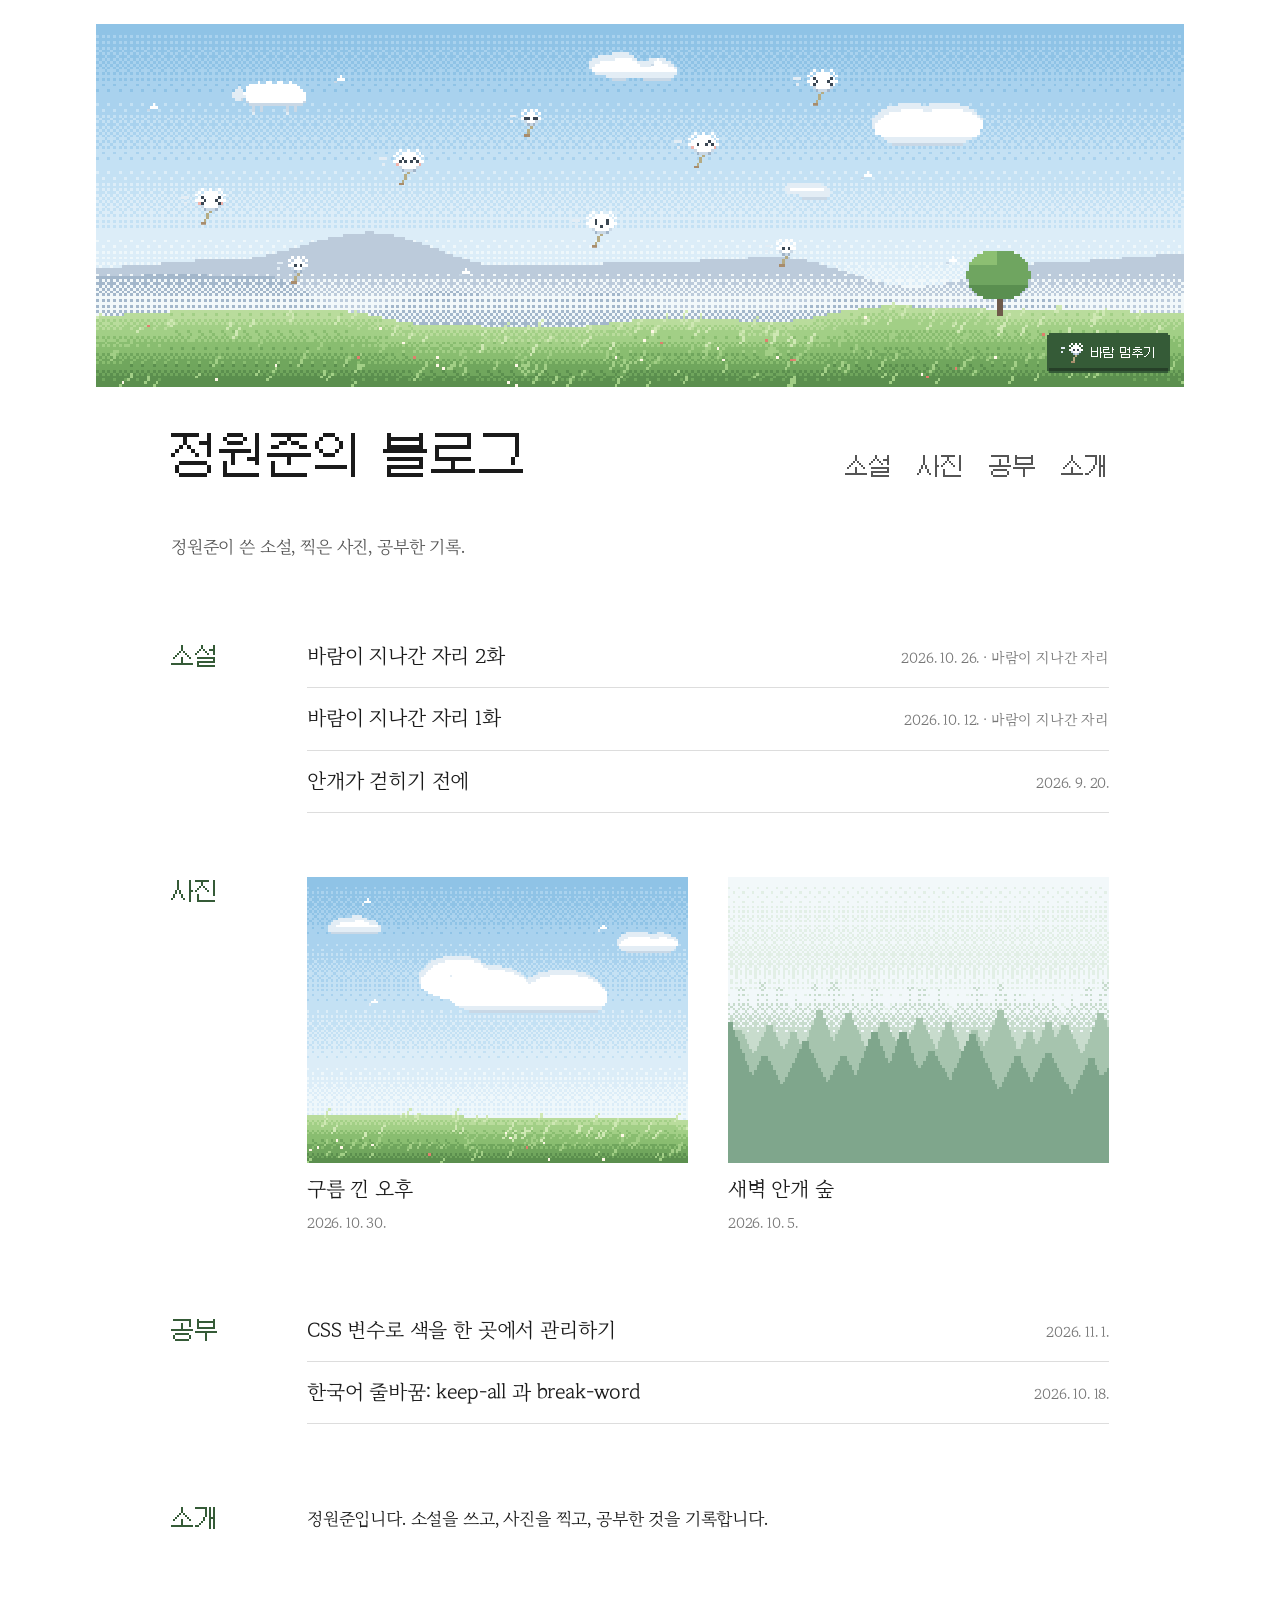
==== index.html @ f73978dd "정원준의 블로그 첫 커밋" ====
<!DOCTYPE html>
<html lang="ko">
<!-- lang="ko" 를 지우지 말 것.
     없으면 브라우저가 한자 글리프를 일본어 폰트에서 가져오고,
     스크린리더가 한국어를 영어로 읽는다. -->
<head>
  <meta charset="UTF-8">
  <meta name="viewport" content="width=device-width, initial-scale=1.0">

  <title>정원준의 블로그</title>
  <meta name="description" content="정원준이 쓴 소설, 찍은 사진, 공부한 기록.">
  <meta name="author" content="정원준">

  <link rel="preload" href="fonts/Galmuri11.woff2" as="font" type="font/woff2" crossorigin>
  <link rel="stylesheet" href="style.css">

  <!-- Sveltia CMS 트랙: 글 목록은 content/posts.json 에 있고,
       script.js 가 그 파일을 읽어 아래 빈 목록을 채운다. -->
  <script src="script.js" defer></script>
</head>
<body>

  <!-- 첫 화면 커버. 글을 열면 script.js 가 숨긴다.
       배경 그림(하늘·구름 양·산·풀밭)은 초안 확인용 샘플이다. 소재 사진이 생기면 교체한다.
       씨앗은 배경에서 빼고 아래 SVG 로 얹어 전부 움직인다(2026-11-04 사용자 요청).
       좌표 --x, --y, --w, --dx, --dy 는 배경 그림(384×128)의 픽셀 단위다. -->
  <div class="cover">
    <img src="images/sample-cover.png" alt="" width="384" height="128">

    <svg class="sprites" width="0" height="0" aria-hidden="true" focusable="false">
<symbol id="seed-b-dot" viewBox="0 0 16 13"><path class="px-l" d="M0 3h3v1h-3zM1 5h1v1h-1z"/><path class="px-w" d="M7 0h1v1h-1zM10 0h1v1h-1zM13 0h1v1h-1zM6 1h1v1h-1zM8 1h5v1h-5zM14 1h1v1h-1zM5 2h1v1h-1zM7 2h7v1h-7zM15 2h1v1h-1zM6 3h9v1h-9zM5 4h3v1h-3zM9 4h3v1h-3zM13 4h3v1h-3zM6 5h9v1h-9zM8 6h5v1h-5z"/><path class="px-s" d="M7 6h1v1h-1zM13 6h1v1h-1zM9 7h3v1h-3z"/><path class="px-o" d="M8 7h1v1h-1zM12 7h1v1h-1z"/><path class="px-e" d="M8 4h1v1h-1zM12 4h1v1h-1z"/><path class="px-t" d="M10 8h1v1h-1zM9 9h1v1h-1zM9 10h1v1h-1zM8 11h1v1h-1z"/><path class="px-k" d="M7 12h2v1h-2z"/></symbol>
<symbol id="seed-b-dot-blush" viewBox="0 0 16 13"><path class="px-l" d="M0 3h3v1h-3zM1 5h1v1h-1z"/><path class="px-w" d="M7 0h1v1h-1zM10 0h1v1h-1zM13 0h1v1h-1zM6 1h1v1h-1zM8 1h5v1h-5zM14 1h1v1h-1zM5 2h1v1h-1zM7 2h7v1h-7zM15 2h1v1h-1zM6 3h9v1h-9zM5 4h3v1h-3zM9 4h3v1h-3zM13 4h3v1h-3zM7 5h7v1h-7zM8 6h5v1h-5z"/><path class="px-s" d="M7 6h1v1h-1zM13 6h1v1h-1zM9 7h3v1h-3z"/><path class="px-o" d="M8 7h1v1h-1zM12 7h1v1h-1z"/><path class="px-e" d="M8 4h1v1h-1zM12 4h1v1h-1z"/><path class="px-b" d="M6 5h1v1h-1zM14 5h1v1h-1z"/><path class="px-t" d="M10 8h1v1h-1zM9 9h1v1h-1zM9 10h1v1h-1zM8 11h1v1h-1z"/><path class="px-k" d="M7 12h2v1h-2z"/></symbol>
<symbol id="seed-b-squint" viewBox="0 0 16 13"><path class="px-l" d="M0 3h3v1h-3zM1 5h1v1h-1z"/><path class="px-w" d="M7 0h1v1h-1zM10 0h1v1h-1zM13 0h1v1h-1zM6 1h1v1h-1zM8 1h5v1h-5zM14 1h1v1h-1zM5 2h1v1h-1zM7 2h7v1h-7zM15 2h1v1h-1zM6 3h1v1h-1zM8 3h5v1h-5zM14 3h1v1h-1zM5 4h3v1h-3zM9 4h3v1h-3zM13 4h3v1h-3zM6 5h1v1h-1zM8 5h5v1h-5zM14 5h1v1h-1zM8 6h5v1h-5z"/><path class="px-s" d="M7 6h1v1h-1zM13 6h1v1h-1zM9 7h3v1h-3z"/><path class="px-o" d="M8 7h1v1h-1zM12 7h1v1h-1z"/><path class="px-e" d="M7 3h1v1h-1zM13 3h1v1h-1zM8 4h1v1h-1zM12 4h1v1h-1zM7 5h1v1h-1zM13 5h1v1h-1z"/><path class="px-t" d="M10 8h1v1h-1zM9 9h1v1h-1zM9 10h1v1h-1zM8 11h1v1h-1z"/><path class="px-k" d="M7 12h2v1h-2z"/></symbol>
<symbol id="seed-b-squint-blush" viewBox="0 0 16 13"><path class="px-l" d="M0 3h3v1h-3zM1 5h1v1h-1z"/><path class="px-w" d="M7 0h1v1h-1zM10 0h1v1h-1zM13 0h1v1h-1zM6 1h1v1h-1zM8 1h5v1h-5zM14 1h1v1h-1zM5 2h1v1h-1zM7 2h7v1h-7zM15 2h1v1h-1zM6 3h1v1h-1zM8 3h5v1h-5zM14 3h1v1h-1zM5 4h3v1h-3zM9 4h3v1h-3zM13 4h3v1h-3zM8 5h5v1h-5zM8 6h5v1h-5z"/><path class="px-s" d="M7 6h1v1h-1zM13 6h1v1h-1zM9 7h3v1h-3z"/><path class="px-o" d="M8 7h1v1h-1zM12 7h1v1h-1z"/><path class="px-e" d="M7 3h1v1h-1zM13 3h1v1h-1zM8 4h1v1h-1zM12 4h1v1h-1zM7 5h1v1h-1zM13 5h1v1h-1z"/><path class="px-b" d="M6 5h1v1h-1zM14 5h1v1h-1z"/><path class="px-t" d="M10 8h1v1h-1zM9 9h1v1h-1zM9 10h1v1h-1zM8 11h1v1h-1z"/><path class="px-k" d="M7 12h2v1h-2z"/></symbol>
<symbol id="seed-b-smile" viewBox="0 0 16 13"><path class="px-l" d="M0 3h3v1h-3zM1 5h1v1h-1z"/><path class="px-w" d="M7 0h1v1h-1zM10 0h1v1h-1zM13 0h1v1h-1zM6 1h1v1h-1zM8 1h5v1h-5zM14 1h1v1h-1zM5 2h1v1h-1zM7 2h7v1h-7zM15 2h1v1h-1zM6 3h2v1h-2zM9 3h3v1h-3zM13 3h2v1h-2zM5 4h2v1h-2zM8 4h1v1h-1zM10 4h1v1h-1zM12 4h1v1h-1zM14 4h2v1h-2zM6 5h9v1h-9zM8 6h5v1h-5z"/><path class="px-s" d="M7 6h1v1h-1zM13 6h1v1h-1zM9 7h3v1h-3z"/><path class="px-o" d="M8 7h1v1h-1zM12 7h1v1h-1z"/><path class="px-e" d="M8 3h1v1h-1zM12 3h1v1h-1zM7 4h1v1h-1zM9 4h1v1h-1zM11 4h1v1h-1zM13 4h1v1h-1z"/><path class="px-t" d="M10 8h1v1h-1zM9 9h1v1h-1zM9 10h1v1h-1zM8 11h1v1h-1z"/><path class="px-k" d="M7 12h2v1h-2z"/></symbol>
<symbol id="seed-b-smile-blush" viewBox="0 0 16 13"><path class="px-l" d="M0 3h3v1h-3zM1 5h1v1h-1z"/><path class="px-w" d="M7 0h1v1h-1zM10 0h1v1h-1zM13 0h1v1h-1zM6 1h1v1h-1zM8 1h5v1h-5zM14 1h1v1h-1zM5 2h1v1h-1zM7 2h7v1h-7zM15 2h1v1h-1zM6 3h2v1h-2zM9 3h3v1h-3zM13 3h2v1h-2zM5 4h2v1h-2zM8 4h1v1h-1zM10 4h1v1h-1zM12 4h1v1h-1zM14 4h2v1h-2zM7 5h7v1h-7zM8 6h5v1h-5z"/><path class="px-s" d="M7 6h1v1h-1zM13 6h1v1h-1zM9 7h3v1h-3z"/><path class="px-o" d="M8 7h1v1h-1zM12 7h1v1h-1z"/><path class="px-e" d="M8 3h1v1h-1zM12 3h1v1h-1zM7 4h1v1h-1zM9 4h1v1h-1zM11 4h1v1h-1zM13 4h1v1h-1z"/><path class="px-b" d="M6 5h1v1h-1zM14 5h1v1h-1z"/><path class="px-t" d="M10 8h1v1h-1zM9 9h1v1h-1zM9 10h1v1h-1zM8 11h1v1h-1z"/><path class="px-k" d="M7 12h2v1h-2z"/></symbol>
<symbol id="seed-b-sleep" viewBox="0 0 16 13"><path class="px-l" d="M0 3h3v1h-3zM1 5h1v1h-1z"/><path class="px-w" d="M7 0h1v1h-1zM10 0h1v1h-1zM13 0h1v1h-1zM6 1h1v1h-1zM8 1h5v1h-5zM14 1h1v1h-1zM5 2h1v1h-1zM7 2h7v1h-7zM15 2h1v1h-1zM6 3h9v1h-9zM5 4h2v1h-2zM9 4h3v1h-3zM14 4h2v1h-2zM6 5h9v1h-9zM8 6h5v1h-5z"/><path class="px-s" d="M7 6h1v1h-1zM13 6h1v1h-1zM9 7h3v1h-3z"/><path class="px-o" d="M8 7h1v1h-1zM12 7h1v1h-1z"/><path class="px-e" d="M7 4h2v1h-2zM12 4h2v1h-2z"/><path class="px-t" d="M10 8h1v1h-1zM9 9h1v1h-1zM9 10h1v1h-1zM8 11h1v1h-1z"/><path class="px-k" d="M7 12h2v1h-2z"/></symbol>
<symbol id="seed-b-sleep-blush" viewBox="0 0 16 13"><path class="px-l" d="M0 3h3v1h-3zM1 5h1v1h-1z"/><path class="px-w" d="M7 0h1v1h-1zM10 0h1v1h-1zM13 0h1v1h-1zM6 1h1v1h-1zM8 1h5v1h-5zM14 1h1v1h-1zM5 2h1v1h-1zM7 2h7v1h-7zM15 2h1v1h-1zM6 3h9v1h-9zM5 4h2v1h-2zM9 4h3v1h-3zM14 4h2v1h-2zM7 5h7v1h-7zM8 6h5v1h-5z"/><path class="px-s" d="M7 6h1v1h-1zM13 6h1v1h-1zM9 7h3v1h-3z"/><path class="px-o" d="M8 7h1v1h-1zM12 7h1v1h-1z"/><path class="px-e" d="M7 4h2v1h-2zM12 4h2v1h-2z"/><path class="px-b" d="M6 5h1v1h-1zM14 5h1v1h-1z"/><path class="px-t" d="M10 8h1v1h-1zM9 9h1v1h-1zM9 10h1v1h-1zM8 11h1v1h-1z"/><path class="px-k" d="M7 12h2v1h-2z"/></symbol>
<symbol id="seed-b-wow" viewBox="0 0 16 13"><path class="px-l" d="M0 3h3v1h-3zM1 5h1v1h-1z"/><path class="px-w" d="M7 0h1v1h-1zM10 0h1v1h-1zM13 0h1v1h-1zM6 1h1v1h-1zM8 1h5v1h-5zM14 1h1v1h-1zM5 2h1v1h-1zM7 2h7v1h-7zM15 2h1v1h-1zM6 3h2v1h-2zM9 3h3v1h-3zM13 3h2v1h-2zM5 4h3v1h-3zM9 4h3v1h-3zM13 4h3v1h-3zM6 5h4v1h-4zM11 5h4v1h-4zM8 6h5v1h-5z"/><path class="px-s" d="M7 6h1v1h-1zM13 6h1v1h-1zM9 7h3v1h-3z"/><path class="px-o" d="M8 7h1v1h-1zM12 7h1v1h-1z"/><path class="px-e" d="M8 3h1v1h-1zM12 3h1v1h-1zM8 4h1v1h-1zM12 4h1v1h-1zM10 5h1v1h-1z"/><path class="px-t" d="M10 8h1v1h-1zM9 9h1v1h-1zM9 10h1v1h-1zM8 11h1v1h-1z"/><path class="px-k" d="M7 12h2v1h-2z"/></symbol>
<symbol id="seed-b-wow-blush" viewBox="0 0 16 13"><path class="px-l" d="M0 3h3v1h-3zM1 5h1v1h-1z"/><path class="px-w" d="M7 0h1v1h-1zM10 0h1v1h-1zM13 0h1v1h-1zM6 1h1v1h-1zM8 1h5v1h-5zM14 1h1v1h-1zM5 2h1v1h-1zM7 2h7v1h-7zM15 2h1v1h-1zM6 3h2v1h-2zM9 3h3v1h-3zM13 3h2v1h-2zM5 4h3v1h-3zM9 4h3v1h-3zM13 4h3v1h-3zM7 5h3v1h-3zM11 5h3v1h-3zM8 6h5v1h-5z"/><path class="px-s" d="M7 6h1v1h-1zM13 6h1v1h-1zM9 7h3v1h-3z"/><path class="px-o" d="M8 7h1v1h-1zM12 7h1v1h-1z"/><path class="px-e" d="M8 3h1v1h-1zM12 3h1v1h-1zM8 4h1v1h-1zM12 4h1v1h-1zM10 5h1v1h-1z"/><path class="px-b" d="M6 5h1v1h-1zM14 5h1v1h-1z"/><path class="px-t" d="M10 8h1v1h-1zM9 9h1v1h-1zM9 10h1v1h-1zM8 11h1v1h-1z"/><path class="px-k" d="M7 12h2v1h-2z"/></symbol>
<symbol id="seed-b-wink" viewBox="0 0 16 13"><path class="px-l" d="M0 3h3v1h-3zM1 5h1v1h-1z"/><path class="px-w" d="M7 0h1v1h-1zM10 0h1v1h-1zM13 0h1v1h-1zM6 1h1v1h-1zM8 1h5v1h-5zM14 1h1v1h-1zM5 2h1v1h-1zM7 2h7v1h-7zM15 2h1v1h-1zM6 3h6v1h-6zM13 3h2v1h-2zM5 4h3v1h-3zM9 4h2v1h-2zM12 4h1v1h-1zM14 4h2v1h-2zM6 5h9v1h-9zM8 6h5v1h-5z"/><path class="px-s" d="M7 6h1v1h-1zM13 6h1v1h-1zM9 7h3v1h-3z"/><path class="px-o" d="M8 7h1v1h-1zM12 7h1v1h-1z"/><path class="px-e" d="M12 3h1v1h-1zM8 4h1v1h-1zM11 4h1v1h-1zM13 4h1v1h-1z"/><path class="px-t" d="M10 8h1v1h-1zM9 9h1v1h-1zM9 10h1v1h-1zM8 11h1v1h-1z"/><path class="px-k" d="M7 12h2v1h-2z"/></symbol>
<symbol id="seed-b-wink-blush" viewBox="0 0 16 13"><path class="px-l" d="M0 3h3v1h-3zM1 5h1v1h-1z"/><path class="px-w" d="M7 0h1v1h-1zM10 0h1v1h-1zM13 0h1v1h-1zM6 1h1v1h-1zM8 1h5v1h-5zM14 1h1v1h-1zM5 2h1v1h-1zM7 2h7v1h-7zM15 2h1v1h-1zM6 3h6v1h-6zM13 3h2v1h-2zM5 4h3v1h-3zM9 4h2v1h-2zM12 4h1v1h-1zM14 4h2v1h-2zM7 5h7v1h-7zM8 6h5v1h-5z"/><path class="px-s" d="M7 6h1v1h-1zM13 6h1v1h-1zM9 7h3v1h-3z"/><path class="px-o" d="M8 7h1v1h-1zM12 7h1v1h-1z"/><path class="px-e" d="M12 3h1v1h-1zM8 4h1v1h-1zM11 4h1v1h-1zM13 4h1v1h-1z"/><path class="px-b" d="M6 5h1v1h-1zM14 5h1v1h-1z"/><path class="px-t" d="M10 8h1v1h-1zM9 9h1v1h-1zM9 10h1v1h-1zM8 11h1v1h-1z"/><path class="px-k" d="M7 12h2v1h-2z"/></symbol>
<symbol id="seed-s-dot" viewBox="0 0 11 10"><path class="px-l" d="M0 2h2v1h-2zM0 4h1v1h-1z"/><path class="px-w" d="M5 0h1v1h-1zM7 0h1v1h-1zM9 0h1v1h-1zM4 1h1v1h-1zM6 1h3v1h-3zM10 1h1v1h-1zM5 2h5v1h-5zM4 3h2v1h-2zM7 3h1v1h-1zM9 3h2v1h-2zM6 4h3v1h-3z"/><path class="px-s" d="M5 4h1v1h-1zM9 4h1v1h-1zM7 5h1v1h-1z"/><path class="px-o" d="M6 5h1v1h-1zM8 5h1v1h-1z"/><path class="px-e" d="M6 3h1v1h-1zM8 3h1v1h-1z"/><path class="px-t" d="M7 6h1v1h-1zM6 7h1v1h-1zM6 8h1v1h-1z"/><path class="px-k" d="M5 9h2v1h-2z"/></symbol>
<symbol id="seed-s-sleep" viewBox="0 0 11 10"><path class="px-l" d="M0 2h2v1h-2zM0 4h1v1h-1z"/><path class="px-w" d="M5 0h1v1h-1zM7 0h1v1h-1zM9 0h1v1h-1zM4 1h1v1h-1zM6 1h3v1h-3zM10 1h1v1h-1zM5 2h5v1h-5zM4 3h1v1h-1zM7 3h1v1h-1zM10 3h1v1h-1zM6 4h3v1h-3z"/><path class="px-s" d="M5 4h1v1h-1zM9 4h1v1h-1zM7 5h1v1h-1z"/><path class="px-o" d="M6 5h1v1h-1zM8 5h1v1h-1z"/><path class="px-e" d="M5 3h2v1h-2zM8 3h2v1h-2z"/><path class="px-t" d="M7 6h1v1h-1zM6 7h1v1h-1zM6 8h1v1h-1z"/><path class="px-k" d="M5 9h2v1h-2z"/></symbol>
<symbol id="seed-fluff" viewBox="0 0 4 3"><path class="px-w" d="M2 0h1v1h-1zM1 1h3v1h-3z"/><path class="px-s" d="M0 2h1v1h-1z"/></symbol>
<symbol id="gust" viewBox="0 0 22 1"><path class="px-g" d="M0 0h5v1h-5zM7 0h10v1h-10zM19 0h3v1h-3z"/></symbol>
    </svg>

    <div class="wind" aria-hidden="true">
      <svg class="gust" viewBox="0 0 22 1" style="--x:10;--y:24;--w:22;--dx:140;--t:0.8;--d:-0.2"><use href="#gust"/></svg>
      <svg class="gust" viewBox="0 0 22 1" style="--x:120;--y:50;--w:22;--dx:160;--t:1.0;--d:-0.6"><use href="#gust"/></svg>
      <svg class="gust" viewBox="0 0 22 1" style="--x:60;--y:74;--w:22;--dx:150;--t:0.9;--d:-0.9"><use href="#gust"/></svg>
      <svg class="seed" viewBox="0 0 16 13" style="--x:30;--y:58;--w:16;--dx:120;--dy:-22;--t:1.4;--d:-0.1"><use href="#seed-b-squint-blush"/></svg>
      <svg class="seed" viewBox="0 0 11 10" style="--x:64;--y:82;--w:11;--dx:90;--dy:-14;--t:1.1;--d:-0.6"><use href="#seed-s-dot"/></svg>
      <svg class="seed" viewBox="0 0 16 13" style="--x:100;--y:44;--w:16;--dx:130;--dy:-16;--t:1.6;--d:-0.35"><use href="#seed-b-smile-blush"/></svg>
      <svg class="seed" viewBox="0 0 11 10" style="--x:146;--y:30;--w:11;--dx:100;--dy:-8;--t:1.2;--d:-0.8"><use href="#seed-s-sleep"/></svg>
      <svg class="seed" viewBox="0 0 16 13" style="--x:168;--y:66;--w:16;--dx:110;--dy:-22;--t:1.3;--d:-0.5"><use href="#seed-b-wow"/></svg>
      <svg class="seed" viewBox="0 0 16 13" style="--x:204;--y:38;--w:16;--dx:120;--dy:-12;--t:1.5;--d:-0.15"><use href="#seed-b-wink-blush"/></svg>
      <svg class="seed" viewBox="0 0 11 10" style="--x:236;--y:76;--w:11;--dx:80;--dy:-18;--t:1.0;--d:-0.4"><use href="#seed-s-dot"/></svg>
      <svg class="seed" viewBox="0 0 16 13" style="--x:246;--y:16;--w:16;--dx:100;--dy:-6;--t:1.35;--d:-0.7"><use href="#seed-b-squint"/></svg>
      <svg class="seed" viewBox="0 0 4 3" style="--x:18;--y:28;--w:4;--dx:70;--dy:-6;--t:1.0;--d:-0.2"><use href="#seed-fluff"/></svg>
      <svg class="seed" viewBox="0 0 4 3" style="--x:84;--y:18;--w:4;--dx:80;--dy:-4;--t:1.2;--d:-0.55"><use href="#seed-fluff"/></svg>
      <svg class="seed" viewBox="0 0 4 3" style="--x:128;--y:86;--w:4;--dx:60;--dy:-10;--t:0.9;--d:-0.3"><use href="#seed-fluff"/></svg>
      <svg class="seed" viewBox="0 0 4 3" style="--x:196;--y:12;--w:4;--dx:70;--dy:-4;--t:1.1;--d:-0.9"><use href="#seed-fluff"/></svg>
      <svg class="seed" viewBox="0 0 4 3" style="--x:270;--y:52;--w:4;--dx:60;--dy:-8;--t:1.0;--d:-0.45"><use href="#seed-fluff"/></svg>
      <svg class="seed" viewBox="0 0 4 3" style="--x:300;--y:82;--w:4;--dx:60;--dy:-12;--t:0.95;--d:-0.65"><use href="#seed-fluff"/></svg>
    </div>

    <button class="wind-toggle" type="button" hidden>
      <svg class="wind-toggle-icon" viewBox="0 0 11 10" aria-hidden="true" focusable="false"><use href="#seed-s-dot"/></svg>
      <span class="wind-toggle-label">바람 멈추기</span>
    </button>
  </div>

  <div class="wrap">

    <header class="site-head">
      <h1 class="site-name"><a href="./">정원준의 블로그</a></h1>
      <nav aria-label="분류">
        <ul class="site-nav">
          <li><a href="#novels">소설</a></li>
          <li><a href="#photos">사진</a></li>
          <li><a href="#notes">공부</a></li>
          <li><a href="#about">소개</a></li>
        </ul>
      </nav>
    </header>

    <main>

      <div id="home">
        <p class="lede">정원준이 쓴 소설, 찍은 사진, 공부한 기록.</p>

        <noscript>
          <p class="meta">글 목록은 JavaScript가 켜져 있어야 보입니다.</p>
        </noscript>

        <section id="novels" aria-labelledby="novels-title">
          <h2 id="novels-title">소설</h2>
          <ul class="post-list" data-kind="novel"></ul>
        </section>

        <section id="photos" aria-labelledby="photos-title">
          <h2 id="photos-title">사진</h2>
          <ul class="post-list" data-kind="photo"></ul>
        </section>

        <section id="notes" aria-labelledby="notes-title">
          <h2 id="notes-title">공부</h2>
          <ul class="post-list" data-kind="note"></ul>
        </section>

        <!-- 소개. JavaScript 없이도 보이도록 HTML에 직접 쓴다.
             채울 것(정원준): 무엇을 공부하는지, 어떤 소설을 쓰는지, 연락받을 곳(원할 때만).
             확인되지 않은 내용은 지어 넣지 않았다. -->
        <section id="about" aria-labelledby="about-title">
          <h2 id="about-title">소개</h2>
          <div class="about">
            <p>정원준입니다. 소설을 쓰고, 사진을 찍고, 공부한 것을 기록합니다.</p>
          </div>
        </section>
      </div>

      <!-- 글 하나를 열었을 때(#p/글-id) script.js 가 채운다. -->
      <article id="post" hidden>
        <h2 class="post-title" tabindex="-1"></h2>
        <p class="meta post-meta"></p>
        <div class="post-media"></div>
        <div class="post-body"></div>
        <p class="post-back"><a href="#novels">목록으로</a></p>
      </article>

    </main>

  </div>

</body>
</html>
---- style.css ----
/* ============================================================
   정원준의 블로그

   색·간격·글자 크기를 아래 변수로 먼저 정의하고,
   실제 스타일에서는 변수만 참조한다.
   같은 값을 여러 곳에 직접 적지 않는다.

   변수 이름은 색조가 아니라 역할이나 재료로 짓는다.
   ============================================================ */

/* --- 서체 등록 ------------------------------------------------
   둘 다 SIL Open Font License 1.1. 라이선스 전문은 각 woff2 메타데이터에 들어 있다.

   Galmuri11 — Copyright (c) 2019-2025 Lee Minseo. https://github.com/quiple/galmuri
     출처: 사용자 요청 "도트 디자인의 웹사이트" (2026-11-03 대화).
     sources/ 에 해당 파일이 없다. 출처 규칙과 충돌하지만 사용자의 명시적 지시로 넣는다.
     사이트 이름, 분류, 제목에만 쓴다. 본문에는 쓰지 않는다. 한글 장문에서 눈이 지친다.
     12px 격자로 그린 서체라 12px의 정수배(12/24/36/48)에서만 픽셀이 또렷하다.

   MaruBuri(마루 부리) — Copyright (c) NAVER Corporation. https://hangeul.naver.com
     소설 본문용. 획이 가늘고 끝이 둥근 명조라 "하늘하늘"하게 읽히면서도
     화면에서 긴 글을 읽기에 무리가 없다.
*/
@font-face {
  font-family: "Galmuri11";
  src: url("fonts/Galmuri11.woff2") format("woff2");
  font-weight: 400;
  font-style: normal;
  font-display: swap;
}

@font-face {
  font-family: "MaruBuri";
  src: url("fonts/MaruBuri-Regular.woff2") format("woff2");
  font-weight: 400;
  font-style: normal;
  font-display: swap;
}

:root {
  /* --- 색 ---------------------------------------------------
     임시값이다. sources/ 에 소재 사진이 아직 없다.

     색은 화면에서 고르지 않는다.
     하늘·구름·풀·안개 사진이 sources/ 에 들어오면 거기서 스포이드로 집고
     이 블록만 고친다. 사이트 전체가 따라온다.
  */
  --paper:  #ffffff;   /* 배경 */
  --ink:    #1a1a1a;   /* 본문 */
  --ink-2:  #555555;   /* 보조 텍스트 */
  --ink-3:  #767676;   /* 캡션, 날짜. 흰 배경에서 4.5:1 이상 */
  --rule:   #dddddd;   /* 선 */
  /* 디자인 위임 (2026-11-04): sources/ 출처 규칙의 예외.
     mist는 기존 images/sample-cover.png의 구름색 RGB(242,248,250).
     leaf는 그림의 풀과 이어지도록 고른 짙은 녹색으로, 추출색은 아니다. */
  --mist: #f2f8fa;
  --leaf: #355b37;
  --seed-white: #ffffff;
  --seed-stem: #b5ab83;
  /* 디자인 위임 (2026-11-04): 아래 씨앗·바람 색은 images/sample-cover.png 를 만든
     샘플 팔레트와 같은 값이다. 소재 사진에서 뽑은 색이 아니다. */
  --seed-shade: #c9d8e6;   /* 솜털 아래 그늘 */
  --seed-line:  #9fb3c8;   /* 솜털 아랫면 외곽선 */
  --seed-eye:   #3a4652;   /* 눈 */
  --seed-blush: #f2b3ab;   /* 볼 */
  --seed-core:  #a88c6c;   /* 씨앗 */
  --wind-line:  #e3edf5;   /* 씨앗 뒤 바람 줄 */
  --leaf-deep:  #263f28;   /* 바람 버튼 그림자·hover. leaf 를 어둡게 한 값 */

  /* --- 간격 -------------------------------------------------
     아래 여덟 단계 안에서만 고른다.
  */
  --space-1: 0.25rem;
  --space-2: 0.5rem;
  --space-3: 0.75rem;
  --space-4: 1rem;
  --space-5: 1.5rem;
  --space-6: 2.5rem;
  --space-7: 4rem;
  --space-8: 6.5rem;

  /* --- 글자 크기 ---------------------------------------------
     본문 서체(MaruBuri)용과 픽셀 서체(Galmuri11)용을 나눈다.
     픽셀 서체는 12px 정수배가 아니면 흐려지므로 따로 둔다.
  */
  --text-s:  0.875rem;    /* 날짜, 캡션 */
  --text-m:  1.0625rem;   /* 본문. 한글은 16px 아래에서 획이 뭉개진다 */
  --text-l:  1.25rem;     /* 목록의 글 제목 */

  --pixel-s:  0.75rem;    /* 12px. 바람 버튼 */
  --pixel-m:  1.5rem;     /* 24px. 분류, 섹션 제목 */
  --pixel-l:  2.25rem;    /* 36px. 글 제목(넓은 화면), 사이트 이름(좁은 화면) */
  --pixel-xl: 3rem;       /* 48px. 사이트 이름(넓은 화면) */

  /* --- 서체 -------------------------------------------------
     교체 지점은 이 두 변수뿐이다. 다른 곳에 폰트 이름을 적지 않는다.
     라틴 서체를 먼저, 한글 서체를 뒤에 놓는다.
     두 서체 모두 라틴 글리프를 자체 포함하므로 맨 앞에 둔다.
  */
  --font-body:    "MaruBuri", "AppleMyungjo", "Batang", serif;
  --font-display: "Galmuri11", "Apple SD Gothic Neo", "Malgun Gothic", sans-serif;

  /* --- 본문 폭 ----------------------------------------------
     한 줄이 한글 45자를 넘으면 읽기 어렵다. em 으로 잡는다.
  */
  --measure: 38em;
  --layout: 58em;
  --cover-width: 68rem;
  --section-rail: 6rem;
  --wind-time: 9s;
  --pixel-icon: 1.375rem; /* 22px. 11px 씨앗 요정 아이콘의 2배 */
}

/* ------------------------------------------------------------
   기준선
   장식보다 먼저 성립해야 하는 것들이다. 지우지 말 것.
   ------------------------------------------------------------ */

*, *::before, *::after { box-sizing: border-box; }

html { -webkit-text-size-adjust: 100%; }

body {
  margin: 0;
  background: var(--paper);
  color: var(--ink);
  font-family: var(--font-body);
  font-size: var(--text-m);

  /* 한글은 라틴 문자보다 행간이 더 필요하다. 본문 1.6~1.8 */
  line-height: 1.8;

  /* keep-all 이 없으면 한글 문장이 단어 중간에서 잘린다.
     break-word 가 없으면 긴 URL 이 화면을 뚫는다. 둘은 같이 쓴다. */
  word-break: keep-all;
  overflow-wrap: break-word;

  /* 한글 본문은 자간을 조금 좁히는 쪽이 낫다. 0 ~ -0.02em.
     제목은 받침이 부딪히므로 좁히지 않는다. */
  letter-spacing: -0.01em;
}

p { text-wrap: pretty; }  /* Firefox 는 아직 미지원. 없어도 문제없다 */

/* 키보드로 이동할 때 지금 어디 있는지 보여야 한다. */
:focus-visible {
  outline: 2px solid var(--ink);
  outline-offset: 3px;
}

img {
  max-width: 100%;
  height: auto;
  display: block;
}

a {
  color: inherit;
  text-underline-offset: 0.2em;
}

/* ------------------------------------------------------------
   레이아웃
   ------------------------------------------------------------ */

.wrap {
  max-width: var(--layout);
  margin: 0 auto;
  padding: var(--space-6) var(--space-5) var(--space-8);
}

/* ------------------------------------------------------------
   커버: 화면 폭 전체의 픽셀 풍경
   출처: 사용자 요청 "샘플 이미지를 포함해 초안을 파악하기 좋게" (2026-11-03 대화).
   images/sample-cover.png 는 에이전트가 생성한 샘플이다. sources/ 근거 파일이 없다.
   방향은 AGENTS.md 목적 칸의 "웅장함보다 하늘하늘함": 하늘이 3분의 2, 낮은 지평선, 바람.
   마스코트는 "씨앗 요정". 여러 마리가 바람(오른쪽)을 타고 흩날리며 표정이 제각각이다
   (사용자 요청, 2026-11-03).
   왼쪽 위 구름 하나는 얼굴 없는 양 모양이다. 둘 다 오리지널이며 사용자와 합의했다(2026-11-03).
   소재 사진이 sources/ 에 들어오면 그 사진으로 다시 만든다.
   ------------------------------------------------------------ */

.cover {
  position: relative;
  max-width: var(--cover-width);
  margin: 0 auto;
  /* 씨앗 좌표를 커버 폭 기준(cqw)으로 계산하기 위한 컨테이너 */
  container-type: inline-size;
}

.cover img {
  width: 100%;
  /* 384×128 원본을 키워 쓴다. 흐리게 보간하지 않고 픽셀을 그대로 키운다. */
  image-rendering: pixelated;
}

/* 씨앗·바람 도형 정의만 담는 그릇. 화면에 그려지지 않는다. */
.sprites { position: absolute; }

.px-w { fill: var(--seed-white); }
.px-s { fill: var(--seed-shade); }
.px-o { fill: var(--seed-line); }
.px-e { fill: var(--seed-eye); }
.px-b { fill: var(--seed-blush); }
.px-t { fill: var(--seed-stem); }
.px-k { fill: var(--seed-core); }
.px-l { fill: var(--wind-line); }
.px-g { fill: var(--seed-white); }

/* ------------------------------------------------------------
   바람
   2026-11-04 사용자 요청: 씨앗 전부가 움직이고, 바람 디자인을 다듬는다.
   - 바람은 풀잎이 눕는 방향(오른쪽)으로 분다. 씨앗은 오른쪽 위로 떠오르며 흘러가고,
     끝에서 사라졌다가 처음 자리에서 다시 나타난다. 커버 밖으로 나가지 않는다.
   - 이동은 배경 그림의 한 픽셀씩 끊어서(steps) 움직여 도트 느낌을 지킨다.
   - 위아래 한 픽셀 흔들림, 가끔 지나가는 바람 줄기 세 개.
   - 씨앗마다 속도(--t)와 시작 시점(--d)이 달라 한꺼번에 움직이지 않는다.
   ------------------------------------------------------------ */

.wind {
  position: absolute;
  inset: 0;
  pointer-events: none;
  --px: calc(100cqw / 384);   /* 배경 그림 한 픽셀이 화면에서 차지하는 크기 */
}

.seed, .gust {
  position: absolute;
  left: calc(var(--x) / 384 * 100%);
  top: calc(var(--y) / 128 * 100%);
  width: calc(var(--w) * var(--px));
  height: auto;
  shape-rendering: crispEdges;
}

.gust { opacity: 0; }   /* 움직임을 끈 사용자에게는 바람 줄기를 보이지 않는다 */

@media (prefers-reduced-motion: no-preference) {
  .seed {
    animation-name: seed-drift, seed-fade;
    animation-duration: calc(var(--wind-time) * var(--t));
    animation-delay: calc(var(--wind-time) * var(--t) * var(--d));
    animation-timing-function: steps(var(--dx)), linear;
    animation-iteration-count: infinite;
  }
  .seed use {
    animation: seed-bob calc(var(--wind-time) * var(--t) / 5) linear infinite;
  }
  .gust {
    animation-name: gust-pass, gust-fade;
    animation-duration: calc(var(--wind-time) * var(--t));
    animation-delay: calc(var(--wind-time) * var(--t) * var(--d));
    animation-timing-function: steps(var(--dx)), linear;
    animation-iteration-count: infinite;
  }
}

@keyframes seed-drift {
  to { transform: translate(calc(var(--dx) * var(--px)), calc(var(--dy) * var(--px))); }
}
@keyframes seed-fade {
  0%   { opacity: 0; }
  10%  { opacity: 1; }
  88%  { opacity: 1; }
  100% { opacity: 0; }
}
/* 두 장면짜리 도트 흔들림: 제자리 → 한 픽셀 위 */
@keyframes seed-bob {
  0%, 49.9%  { transform: translateY(0); }
  50%, 100%  { transform: translateY(-1px); }
}
@keyframes gust-pass {
  to { transform: translateX(calc(var(--dx) * var(--px))); }
}
@keyframes gust-fade {
  0%   { opacity: 0; }
  20%  { opacity: 0.85; }
  50%  { opacity: 0; }
  100% { opacity: 0; }
}

.cover.is-still .seed,
.cover.is-still .seed use,
.cover.is-still .gust { animation-play-state: paused; }

/* ------------------------------------------------------------
   바람 멈추기 버튼
   모서리를 한 칸 깎은 픽셀 버튼. 아이콘은 씨앗 요정이고,
   바람을 멈추면 요정이 눈을 감는다(script.js).
   ------------------------------------------------------------ */

.wind-toggle {
  position: absolute;
  right: var(--space-5);
  top: calc(100% + var(--space-3));
  display: inline-flex;
  align-items: center;
  gap: var(--space-2);
  padding: var(--space-2) var(--space-3);
  border: 0;
  background: var(--leaf);
  color: var(--paper);
  font-family: var(--font-display);
  font-size: var(--pixel-s);
  line-height: 1;
  letter-spacing: 0;
  cursor: pointer;
  /* 위·아래·왼쪽·오른쪽에만 2px 를 덧대 모서리가 깎인 도트 테두리를 만든다.
     안쪽 아래 그림자로 눌리기 전의 두께를 준다. */
  box-shadow:
    0 -2px 0 var(--leaf),
    0 2px 0 var(--leaf),
    -2px 0 0 var(--leaf),
    2px 0 0 var(--leaf),
    inset 0 -3px 0 var(--leaf-deep);
}

.wind-toggle:hover {
  background: var(--leaf-deep);
  box-shadow:
    0 -2px 0 var(--leaf-deep),
    0 2px 0 var(--leaf-deep),
    -2px 0 0 var(--leaf-deep),
    2px 0 0 var(--leaf-deep);
}

/* 누르면 한 픽셀 내려앉는다. 사용자 동작에 대한 응답이다. */
.wind-toggle:active { transform: translateY(2px); }

.wind-toggle-icon {
  width: var(--pixel-icon);
  height: auto;
  shape-rendering: crispEdges;
}

@media (prefers-reduced-motion: reduce) {
  .wind-toggle { display: none; }
}

@media (min-width: 50em) {
  .cover { width: calc(100% - var(--space-6) * 2); margin-top: var(--space-5); }
  .wind-toggle { top: auto; right: var(--space-4); bottom: var(--space-4); }
}
@media (max-width: 49.999em) {
  .cover:not([hidden]) + .wrap { padding-top: var(--space-8); }
}

/* ------------------------------------------------------------
   머리: 사이트 이름 + 분류
   이 사이트에서 기억에 남길 요소는 픽셀 서체로 쓴 사이트 이름 하나다.
   나머지는 조용히 둔다.
   ------------------------------------------------------------ */

h1, h2, h3 {
  font-family: var(--font-display);
  font-weight: 400;        /* 픽셀 서체에 가짜 굵기를 입히면 획이 뭉개진다 */
  line-height: 1.25;       /* 제목은 1.2~1.4. 24/36/48px 에서 정수 픽셀이 된다 */
  letter-spacing: 0;
  margin: 0;
}

.site-head {
  margin-bottom: var(--space-6);
}

.site-name {
  font-size: var(--pixel-l);
  margin-bottom: var(--space-4);
}

.site-name a {
  text-decoration: none;
}

.site-name a:hover { color: var(--leaf); }

.site-nav {
  list-style: none;
  margin: 0;
  padding: 0;
  display: flex;
  flex-wrap: wrap;
  gap: var(--space-2) var(--space-5);
  font-family: var(--font-display);
  font-size: var(--pixel-m);
  line-height: 1.25;
  letter-spacing: 0;
}

.site-nav a {
  color: var(--ink-2);
  text-decoration: none;
  display: inline-block;
  padding-bottom: var(--space-2);
  border-bottom: 2px solid transparent;
}

.site-nav a:hover, .site-nav a[aria-current] {
  color: var(--leaf);
  border-bottom-color: currentColor;
}

@media (min-width: 30em) {
  .site-name { font-size: var(--pixel-xl); }
}

/* ------------------------------------------------------------
   첫 화면: 소개 + 분류별 목록
   ------------------------------------------------------------ */

.lede {
  color: var(--ink-2);
  margin: 0 0 var(--space-7);
}

/* 섹션 사이는 넓게, 제목과 목록 사이는 좁게. 같은 덩어리끼리 붙인다. */
section {
  margin-bottom: var(--space-7);
}

section h2 {
  font-size: var(--pixel-m);
  margin-bottom: var(--space-3);
  color: var(--leaf);
}

.post-list {
  list-style: none;
  padding: 0;
  margin: 0;
}

.post-list li {
  padding: var(--space-4) 0;
  border-bottom: 1px solid var(--rule);
}

.post-list .post-link {
  font-size: var(--text-l);
  line-height: 1.4;
  text-decoration: none;
}

.post-list .post-link:hover {
  color: var(--leaf);
  text-decoration: underline;
}

.post-label { display: block; }

.post-list[data-kind="photo"] {
  display: grid;
  gap: var(--space-6);
}
.post-list[data-kind="photo"] li { padding: 0; border: 0; }
.post-list[data-kind="photo"] .meta { margin-top: var(--space-2); }
.post-list img[src*="sample-"] { image-rendering: pixelated; }

@media (min-width: 36em) {
  .post-list[data-kind="photo"] { grid-template-columns: repeat(2, minmax(0, 1fr)); }
}

/* 2026-11-04 사용자 디자인 위임: 분류를 왼쪽 여백에 두어
   소설·사진·공부 목록의 시작점을 맞춘다. */
@media (min-width: 50em) {
  .site-head { display: flex; align-items: baseline; justify-content: space-between; gap: var(--space-5); }
  .site-name { margin-bottom: 0; }
  #home section { display: grid; grid-template-columns: var(--section-rail) minmax(0, 1fr); column-gap: var(--space-6); }
  #home section h2 { padding-top: var(--space-4); }
  #home #photos h2 { padding-top: 0; }
  #home section > .empty { grid-column: 2; }
  .post-list:not([data-kind="photo"]) li { display: grid; grid-template-columns: minmax(0, 1fr) auto; align-items: baseline; column-gap: var(--space-5); }
  .post-list:not([data-kind="photo"]) .meta { text-align: right; }
}

.post-list img {
  margin-bottom: var(--space-3);
}

/* 소개: 목록의 첫 글과 같은 높이에서 시작하고(li 의 위 여백과 같은 값),
   넓은 화면에서도 한 줄이 한글 45자를 넘지 않게 본문 폭으로 묶는다. */
.about {
  max-width: var(--measure);
  padding-top: var(--space-4);
}

.about p {
  margin: 0 0 var(--space-4);
}

.meta {
  color: var(--ink-3);
  font-size: var(--text-s);
  margin: 0;
}

.empty {
  color: var(--ink-3);
  font-size: var(--text-s);
  margin: 0;
  padding: var(--space-4) 0;
}

/* ------------------------------------------------------------
   글 하나
   글을 열면 그림도 픽셀도 물러나고 문장만 남는다.
   ------------------------------------------------------------ */

.post-title {
  font-size: var(--pixel-m);
  margin-bottom: var(--space-3);
}

#post { max-width: var(--measure); margin: 0 auto; }

@media (min-width: 30em) {
  .post-title { font-size: var(--pixel-l); }
}

.post-meta {
  margin-bottom: var(--space-7);
}

/* 글을 열 때 script.js 가 제목으로 포커스를 옮긴다(스크린리더가 새 글을 읽게).
   제목은 Tab 순서에 없으므로(tabindex="-1") 테두리를 그리지 않는다.
   링크·버튼의 포커스 표시는 위 기준선 규칙이 그대로 담당한다. */
.post-title:focus {
  outline: none;
}

.post-media img {
  margin-bottom: var(--space-6);
}

.post-body p {
  margin: 0 0 var(--space-5);
}

.post-back {
  margin: var(--space-8) 0 0;
  font-size: var(--text-s);
}
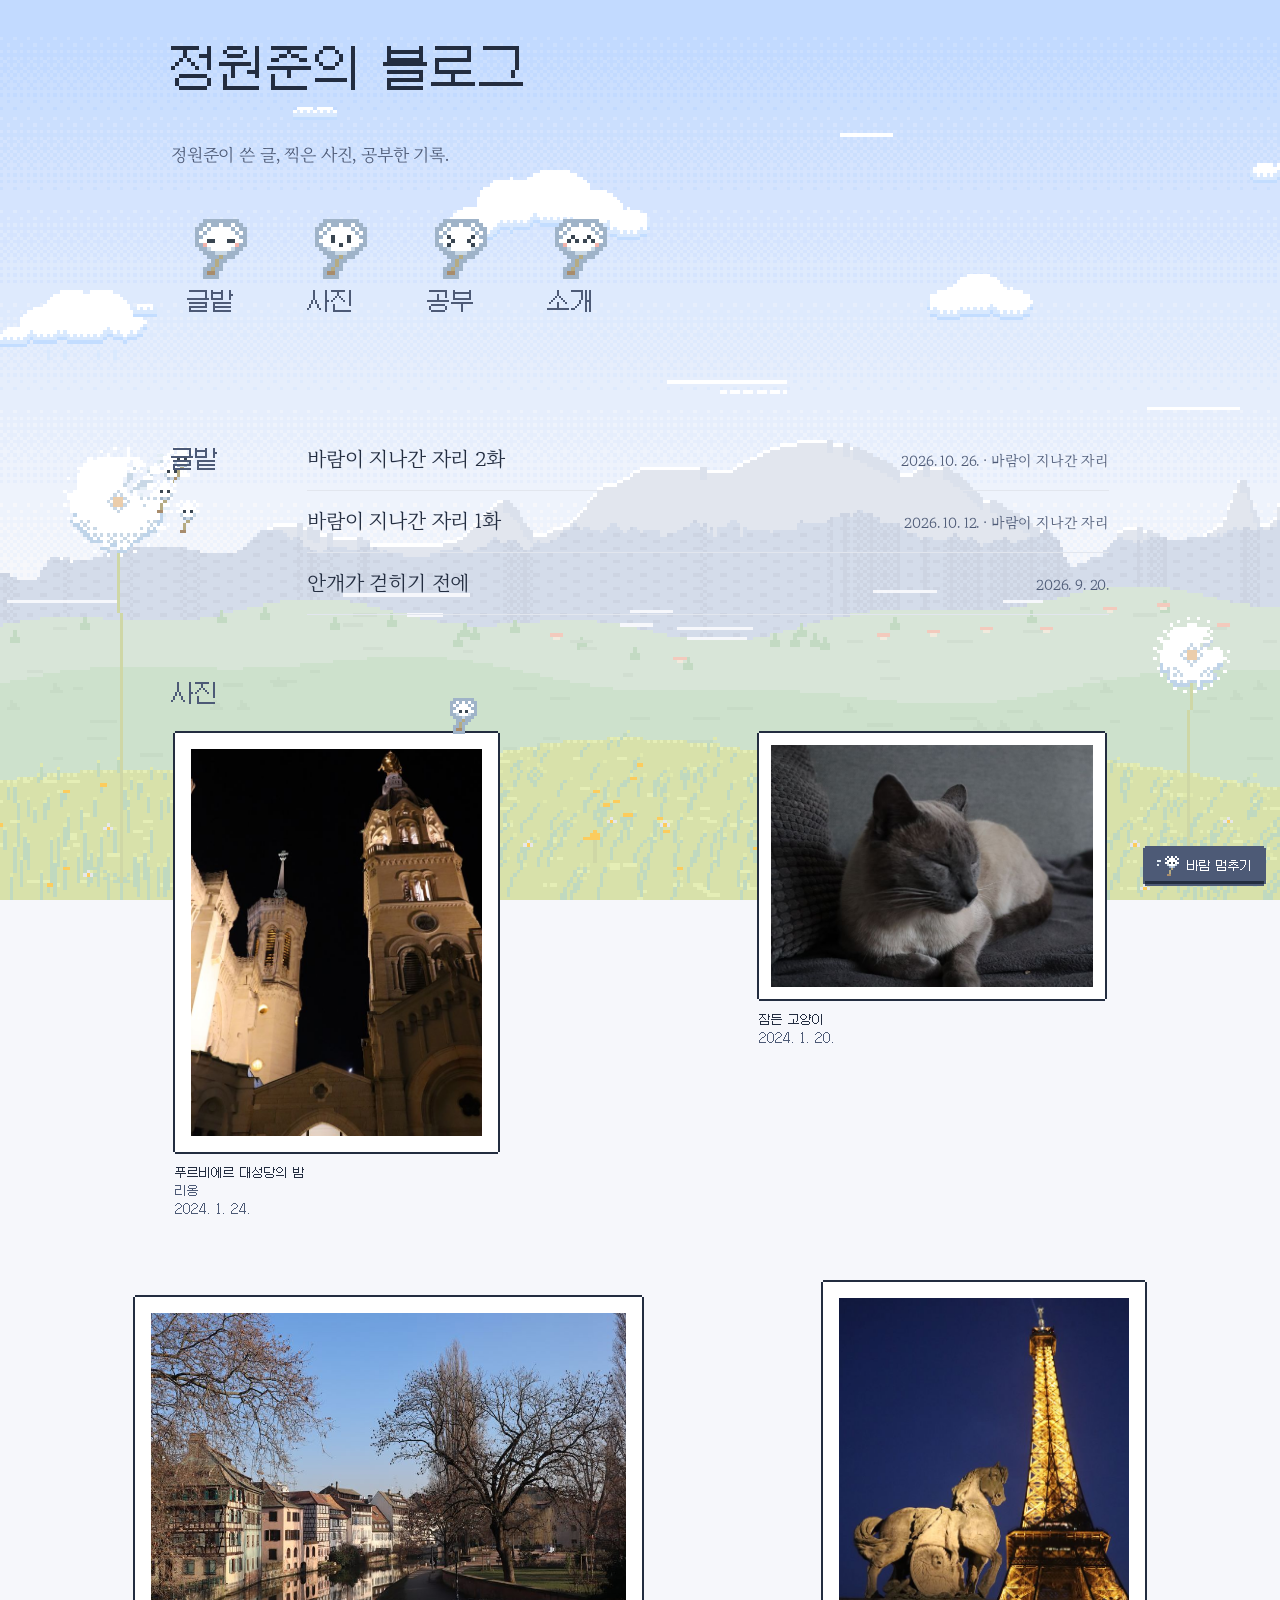
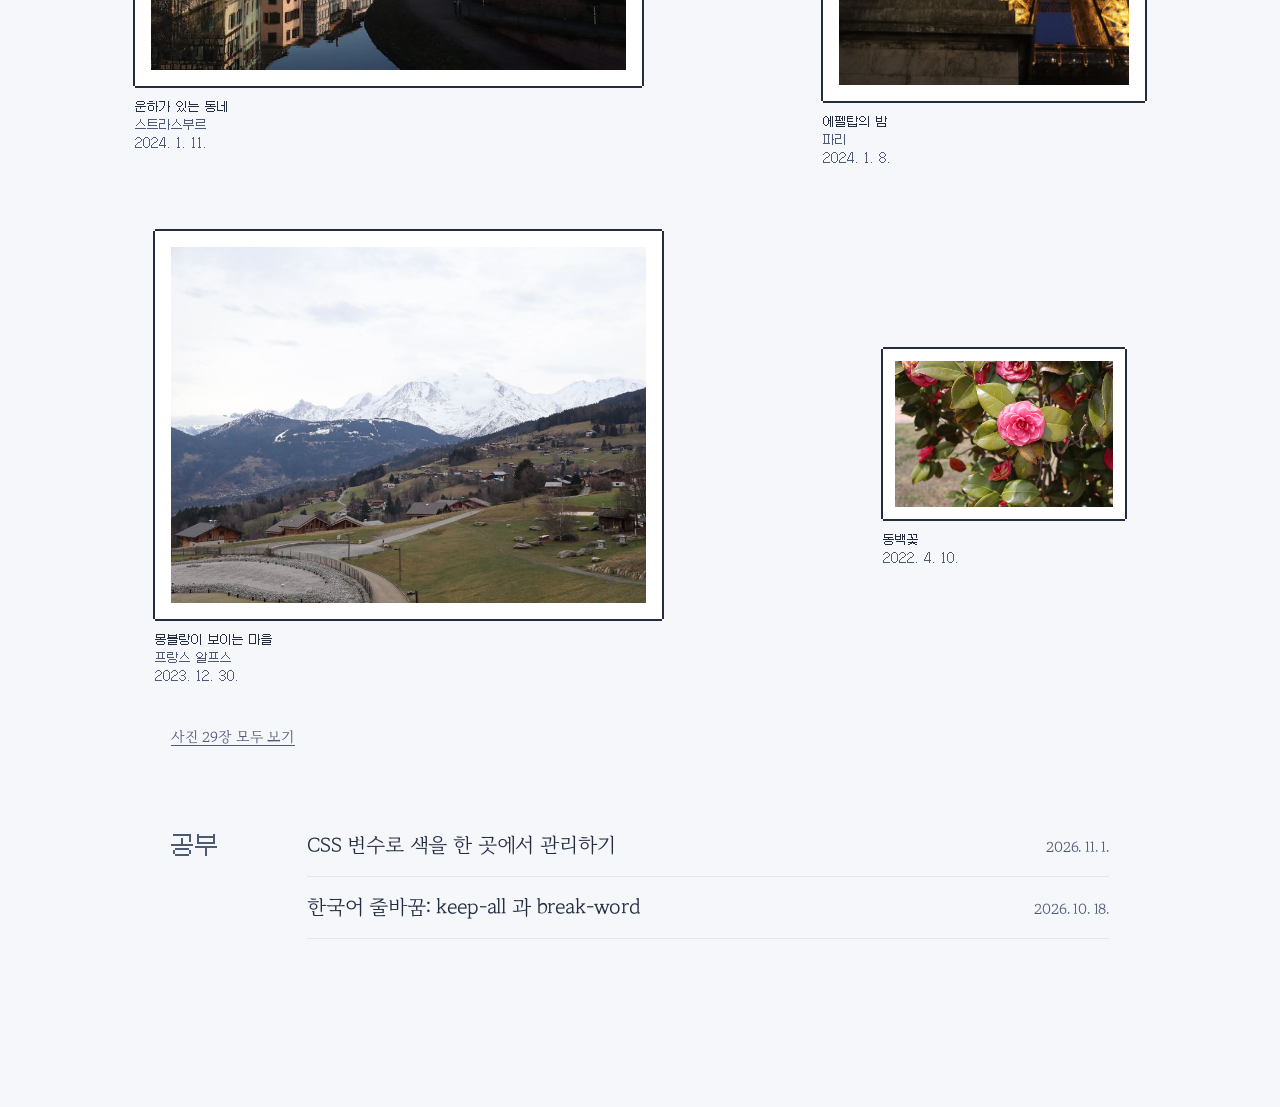
==== commit 898a26e1: "사진 전시실과 바람 부는 배경 풍경, 갈래 화면으로 다시 짜기 - AGENTS.md: 금지 목록 중심이던 규칙을 사이트 정체성, 판단 기준, 남은 일 목록으로 정리 - 사진 29장" ====
--- a/index.html
+++ b/index.html
@@ -8,11 +8,12 @@
   <meta name="viewport" content="width=device-width, initial-scale=1.0">
 
   <title>정원준의 블로그</title>
-  <meta name="description" content="정원준이 쓴 소설, 찍은 사진, 공부한 기록.">
+  <meta name="description" content="정원준이 쓴 글, 찍은 사진, 공부한 기록.">
   <meta name="author" content="정원준">
 
   <link rel="preload" href="fonts/Galmuri11.woff2" as="font" type="font/woff2" crossorigin>
   <link rel="stylesheet" href="style.css">
+  <link rel="icon" href="favicon.svg" type="image/svg+xml">
 
   <!-- Sveltia CMS 트랙: 글 목록은 content/posts.json 에 있고,
        script.js 가 그 파일을 읽어 아래 빈 목록을 채운다. -->
@@ -20,14 +21,9 @@
 </head>
 <body>
 
-  <!-- 첫 화면 커버. 글을 열면 script.js 가 숨긴다.
-       배경 그림(하늘·구름 양·산·풀밭)은 초안 확인용 샘플이다. 소재 사진이 생기면 교체한다.
-       씨앗은 배경에서 빼고 아래 SVG 로 얹어 전부 움직인다(2026-11-04 사용자 요청).
-       좌표 --x, --y, --w, --dx, --dy 는 배경 그림(384×128)의 픽셀 단위다. -->
-  <div class="cover">
-    <img src="images/sample-cover.png" alt="" width="384" height="128">
-
-    <svg class="sprites" width="0" height="0" aria-hidden="true" focusable="false">
+  <!-- 씨앗 요정 도트 그림 정의. 화면에 직접 그려지지 않고,
+       아래 갈림길·책갈피와 script.js 의 사진 벽이 <use> 로 가져다 쓴다. -->
+  <svg class="sprites" width="0" height="0" aria-hidden="true" focusable="false">
 <symbol id="seed-b-dot" viewBox="0 0 16 13"><path class="px-l" d="M0 3h3v1h-3zM1 5h1v1h-1z"/><path class="px-w" d="M7 0h1v1h-1zM10 0h1v1h-1zM13 0h1v1h-1zM6 1h1v1h-1zM8 1h5v1h-5zM14 1h1v1h-1zM5 2h1v1h-1zM7 2h7v1h-7zM15 2h1v1h-1zM6 3h9v1h-9zM5 4h3v1h-3zM9 4h3v1h-3zM13 4h3v1h-3zM6 5h9v1h-9zM8 6h5v1h-5z"/><path class="px-s" d="M7 6h1v1h-1zM13 6h1v1h-1zM9 7h3v1h-3z"/><path class="px-o" d="M8 7h1v1h-1zM12 7h1v1h-1z"/><path class="px-e" d="M8 4h1v1h-1zM12 4h1v1h-1z"/><path class="px-t" d="M10 8h1v1h-1zM9 9h1v1h-1zM9 10h1v1h-1zM8 11h1v1h-1z"/><path class="px-k" d="M7 12h2v1h-2z"/></symbol>
 <symbol id="seed-b-dot-blush" viewBox="0 0 16 13"><path class="px-l" d="M0 3h3v1h-3zM1 5h1v1h-1z"/><path class="px-w" d="M7 0h1v1h-1zM10 0h1v1h-1zM13 0h1v1h-1zM6 1h1v1h-1zM8 1h5v1h-5zM14 1h1v1h-1zM5 2h1v1h-1zM7 2h7v1h-7zM15 2h1v1h-1zM6 3h9v1h-9zM5 4h3v1h-3zM9 4h3v1h-3zM13 4h3v1h-3zM7 5h7v1h-7zM8 6h5v1h-5z"/><path class="px-s" d="M7 6h1v1h-1zM13 6h1v1h-1zM9 7h3v1h-3z"/><path class="px-o" d="M8 7h1v1h-1zM12 7h1v1h-1z"/><path class="px-e" d="M8 4h1v1h-1zM12 4h1v1h-1z"/><path class="px-b" d="M6 5h1v1h-1zM14 5h1v1h-1z"/><path class="px-t" d="M10 8h1v1h-1zM9 9h1v1h-1zM9 10h1v1h-1zM8 11h1v1h-1z"/><path class="px-k" d="M7 12h2v1h-2z"/></symbol>
 <symbol id="seed-b-squint" viewBox="0 0 16 13"><path class="px-l" d="M0 3h3v1h-3zM1 5h1v1h-1z"/><path class="px-w" d="M7 0h1v1h-1zM10 0h1v1h-1zM13 0h1v1h-1zM6 1h1v1h-1zM8 1h5v1h-5zM14 1h1v1h-1zM5 2h1v1h-1zM7 2h7v1h-7zM15 2h1v1h-1zM6 3h1v1h-1zM8 3h5v1h-5zM14 3h1v1h-1zM5 4h3v1h-3zM9 4h3v1h-3zM13 4h3v1h-3zM6 5h1v1h-1zM8 5h5v1h-5zM14 5h1v1h-1zM8 6h5v1h-5z"/><path class="px-s" d="M7 6h1v1h-1zM13 6h1v1h-1zM9 7h3v1h-3z"/><path class="px-o" d="M8 7h1v1h-1zM12 7h1v1h-1z"/><path class="px-e" d="M7 3h1v1h-1zM13 3h1v1h-1zM8 4h1v1h-1zM12 4h1v1h-1zM7 5h1v1h-1zM13 5h1v1h-1z"/><path class="px-t" d="M10 8h1v1h-1zM9 9h1v1h-1zM9 10h1v1h-1zM8 11h1v1h-1z"/><path class="px-k" d="M7 12h2v1h-2z"/></symbol>
@@ -44,33 +40,55 @@
 <symbol id="seed-s-sleep" viewBox="0 0 11 10"><path class="px-l" d="M0 2h2v1h-2zM0 4h1v1h-1z"/><path class="px-w" d="M5 0h1v1h-1zM7 0h1v1h-1zM9 0h1v1h-1zM4 1h1v1h-1zM6 1h3v1h-3zM10 1h1v1h-1zM5 2h5v1h-5zM4 3h1v1h-1zM7 3h1v1h-1zM10 3h1v1h-1zM6 4h3v1h-3z"/><path class="px-s" d="M5 4h1v1h-1zM9 4h1v1h-1zM7 5h1v1h-1z"/><path class="px-o" d="M6 5h1v1h-1zM8 5h1v1h-1z"/><path class="px-e" d="M5 3h2v1h-2zM8 3h2v1h-2z"/><path class="px-t" d="M7 6h1v1h-1zM6 7h1v1h-1zM6 8h1v1h-1z"/><path class="px-k" d="M5 9h2v1h-2z"/></symbol>
 <symbol id="seed-fluff" viewBox="0 0 4 3"><path class="px-w" d="M2 0h1v1h-1zM1 1h3v1h-3z"/><path class="px-s" d="M0 2h1v1h-1z"/></symbol>
 <symbol id="gust" viewBox="0 0 22 1"><path class="px-g" d="M0 0h5v1h-5zM7 0h10v1h-10zM19 0h3v1h-3z"/></symbol>
-    </svg>
+  </svg>
 
-    <div class="wind" aria-hidden="true">
-      <svg class="gust" viewBox="0 0 22 1" style="--x:10;--y:24;--w:22;--dx:140;--t:0.8;--d:-0.2"><use href="#gust"/></svg>
-      <svg class="gust" viewBox="0 0 22 1" style="--x:120;--y:50;--w:22;--dx:160;--t:1.0;--d:-0.6"><use href="#gust"/></svg>
-      <svg class="gust" viewBox="0 0 22 1" style="--x:60;--y:74;--w:22;--dx:150;--t:0.9;--d:-0.9"><use href="#gust"/></svg>
-      <svg class="seed" viewBox="0 0 16 13" style="--x:30;--y:58;--w:16;--dx:120;--dy:-22;--t:1.4;--d:-0.1"><use href="#seed-b-squint-blush"/></svg>
-      <svg class="seed" viewBox="0 0 11 10" style="--x:64;--y:82;--w:11;--dx:90;--dy:-14;--t:1.1;--d:-0.6"><use href="#seed-s-dot"/></svg>
-      <svg class="seed" viewBox="0 0 16 13" style="--x:100;--y:44;--w:16;--dx:130;--dy:-16;--t:1.6;--d:-0.35"><use href="#seed-b-smile-blush"/></svg>
-      <svg class="seed" viewBox="0 0 11 10" style="--x:146;--y:30;--w:11;--dx:100;--dy:-8;--t:1.2;--d:-0.8"><use href="#seed-s-sleep"/></svg>
-      <svg class="seed" viewBox="0 0 16 13" style="--x:168;--y:66;--w:16;--dx:110;--dy:-22;--t:1.3;--d:-0.5"><use href="#seed-b-wow"/></svg>
-      <svg class="seed" viewBox="0 0 16 13" style="--x:204;--y:38;--w:16;--dx:120;--dy:-12;--t:1.5;--d:-0.15"><use href="#seed-b-wink-blush"/></svg>
-      <svg class="seed" viewBox="0 0 11 10" style="--x:236;--y:76;--w:11;--dx:80;--dy:-18;--t:1.0;--d:-0.4"><use href="#seed-s-dot"/></svg>
-      <svg class="seed" viewBox="0 0 16 13" style="--x:246;--y:16;--w:16;--dx:100;--dy:-6;--t:1.35;--d:-0.7"><use href="#seed-b-squint"/></svg>
-      <svg class="seed" viewBox="0 0 4 3" style="--x:18;--y:28;--w:4;--dx:70;--dy:-6;--t:1.0;--d:-0.2"><use href="#seed-fluff"/></svg>
-      <svg class="seed" viewBox="0 0 4 3" style="--x:84;--y:18;--w:4;--dx:80;--dy:-4;--t:1.2;--d:-0.55"><use href="#seed-fluff"/></svg>
-      <svg class="seed" viewBox="0 0 4 3" style="--x:128;--y:86;--w:4;--dx:60;--dy:-10;--t:0.9;--d:-0.3"><use href="#seed-fluff"/></svg>
-      <svg class="seed" viewBox="0 0 4 3" style="--x:196;--y:12;--w:4;--dx:70;--dy:-4;--t:1.1;--d:-0.9"><use href="#seed-fluff"/></svg>
-      <svg class="seed" viewBox="0 0 4 3" style="--x:270;--y:52;--w:4;--dx:60;--dy:-8;--t:1.0;--d:-0.45"><use href="#seed-fluff"/></svg>
-      <svg class="seed" viewBox="0 0 4 3" style="--x:300;--y:82;--w:4;--dx:60;--dy:-12;--t:0.95;--d:-0.65"><use href="#seed-fluff"/></svg>
+  <!-- 배경 풍경. 사이트 맨 뒤에 고정된 도트 풍경이고, 글과 사진은 그 위에 걸린다
+       (2026-11-06 정원준 제안 "도트로 예전의 하늘하늘한 풍경을 가장 뒤편에").
+       그림은 images/scene-*.png 세 장이다: 하늘·먼 산·언덕(back), 구름(clouds), 앞 풀밭 6장면(meadow).
+       요정과 바람의 좌표 --x, --y, --w, --dx, --dy 는 풍경 그림(480×270)의 도트 단위다.
+       장식이라 스크린리더는 읽지 않는다. -->
+  <div class="scene" aria-hidden="true">
+    <div class="scene-back"></div>
+    <div class="scene-clouds"></div>
+    <div class="scene-meadow"></div>
+    <div class="scene-wind">
+      <!-- 민들레에서 막 떠난 요정들 -->
+      <svg class="flyer blinks" viewBox="0 0 11 10" style="--x:92;--y:138;--w:11;--dx:400;--dy:-72;--t:38s;--d:-2s;--f:3.2s"><g class="flutter"><use class="eye-open" href="#seed-s-dot"/><use class="eye-shut" href="#seed-s-sleep"/></g></svg>
+      <svg class="flyer blinks" viewBox="0 0 11 10" style="--x:97;--y:150;--w:11;--dx:380;--dy:-96;--t:30s;--d:-11s;--f:2.6s"><g class="flutter"><use class="eye-open" href="#seed-s-dot"/><use class="eye-shut" href="#seed-s-sleep"/></g></svg>
+      <svg class="flyer blinks" viewBox="0 0 11 10" style="--x:90;--y:144;--w:11;--dx:410;--dy:-44;--t:44s;--d:-24s;--f:3.8s"><g class="flutter"><use class="eye-open" href="#seed-s-dot"/><use class="eye-shut" href="#seed-s-sleep"/></g></svg>
+      <svg class="flyer blinks" viewBox="0 0 11 10" style="--x:95;--y:134;--w:11;--dx:390;--dy:-104;--t:35s;--d:-31s;--f:3.0s"><g class="flutter"><use class="eye-open" href="#seed-s-dot"/><use class="eye-shut" href="#seed-s-sleep"/></g></svg>
+      <!-- 멀리서부터 하늘을 건너오는 요정들. 큰 요정은 가장 높이 나는 하나뿐이다.
+           배경 요정이 크면 첫 화면 갈림길의 요정과 헷갈린다. -->
+      <svg class="flyer blinks" viewBox="0 0 11 10" style="--x:-20;--y:62;--w:11;--dx:520;--dy:-12;--t:52s;--d:-8s;--f:4.4s"><g class="flutter"><use class="eye-open" href="#seed-s-dot"/><use class="eye-shut" href="#seed-s-sleep"/></g></svg>
+      <svg class="flyer" viewBox="0 0 11 10" style="--x:-16;--y:100;--w:11;--dx:510;--dy:-30;--t:40s;--d:-19s;--f:3.4s"><g class="flutter"><use class="eye-open" href="#seed-s-sleep"/></g></svg>
+      <svg class="flyer blinks" viewBox="0 0 11 10" style="--x:-20;--y:118;--w:11;--dx:520;--dy:-50;--t:48s;--d:-40s;--f:3.6s"><g class="flutter"><use class="eye-open" href="#seed-s-dot"/><use class="eye-shut" href="#seed-s-sleep"/></g></svg>
+      <svg class="flyer blinks" viewBox="0 0 16 13" style="--x:-18;--y:26;--w:16;--dx:520;--dy:6;--t:58s;--d:-30s;--f:4.8s"><g class="flutter"><use class="eye-open" href="#seed-b-dot-blush"/><use class="eye-shut" href="#seed-b-sleep-blush"/></g></svg>
+      <!-- 솜털 -->
+      <svg class="flyer" viewBox="0 0 4 3" style="--x:94;--y:157;--w:4;--dx:391;--dy:-128;--t:31s;--d:-22.9s;--f:2.9s"><g class="flutter"><use class="eye-open" href="#seed-fluff"/></g></svg>
+      <svg class="flyer" viewBox="0 0 4 3" style="--x:86;--y:148;--w:4;--dx:363;--dy:-123;--t:18s;--d:-16.2s;--f:1.8s"><g class="flutter"><use class="eye-open" href="#seed-fluff"/></g></svg>
+      <svg class="flyer" viewBox="0 0 4 3" style="--x:101;--y:141;--w:4;--dx:397;--dy:-109;--t:19s;--d:-10.9s;--f:1.6s"><g class="flutter"><use class="eye-open" href="#seed-fluff"/></g></svg>
+      <svg class="flyer" viewBox="0 0 4 3" style="--x:92;--y:147;--w:4;--dx:371;--dy:-63;--t:31s;--d:-23.7s;--f:1.8s"><g class="flutter"><use class="eye-open" href="#seed-fluff"/></g></svg>
+      <svg class="flyer" viewBox="0 0 4 3" style="--x:88;--y:138;--w:4;--dx:413;--dy:-56;--t:20s;--d:-0.0s;--f:2.8s"><g class="flutter"><use class="eye-open" href="#seed-fluff"/></g></svg>
+      <svg class="flyer" viewBox="0 0 4 3" style="--x:92;--y:140;--w:4;--dx:342;--dy:-61;--t:22s;--d:-6.9s;--f:1.9s"><g class="flutter"><use class="eye-open" href="#seed-fluff"/></g></svg>
+      <svg class="flyer" viewBox="0 0 4 3" style="--x:92;--y:139;--w:4;--dx:350;--dy:-89;--t:22s;--d:-0.5s;--f:2.2s"><g class="flutter"><use class="eye-open" href="#seed-fluff"/></g></svg>
+      <svg class="flyer" viewBox="0 0 4 3" style="--x:90;--y:142;--w:4;--dx:316;--dy:-82;--t:22s;--d:-18.0s;--f:2.4s"><g class="flutter"><use class="eye-open" href="#seed-fluff"/></g></svg>
+      <svg class="flyer" viewBox="0 0 4 3" style="--x:96;--y:136;--w:4;--dx:379;--dy:-85;--t:31s;--d:-9.5s;--f:2.6s"><g class="flutter"><use class="eye-open" href="#seed-fluff"/></g></svg>
+      <svg class="flyer" viewBox="0 0 4 3" style="--x:91;--y:149;--w:4;--dx:420;--dy:-62;--t:18s;--d:-4.6s;--f:2.9s"><g class="flutter"><use class="eye-open" href="#seed-fluff"/></g></svg>
+      <!-- 바람 줄 -->
+      <svg class="gust" viewBox="0 0 22 1" style="--x:20;--y:58;--w:22;--dx:170;--t:9s;--d:-1s"><use href="#gust"/></svg>
+      <svg class="gust" viewBox="0 0 22 1" style="--x:150;--y:96;--w:22;--dx:190;--t:11s;--d:-6s"><use href="#gust"/></svg>
+      <svg class="gust" viewBox="0 0 22 1" style="--x:60;--y:128;--w:22;--dx:160;--t:8s;--d:-3.5s"><use href="#gust"/></svg>
+      <svg class="gust" viewBox="0 0 22 1" style="--x:260;--y:70;--w:22;--dx:180;--t:13s;--d:-9s"><use href="#gust"/></svg>
     </div>
+  </div>
 
-    <button class="wind-toggle" type="button" hidden>
-      <svg class="wind-toggle-icon" viewBox="0 0 11 10" aria-hidden="true" focusable="false"><use href="#seed-s-dot"/></svg>
-      <span class="wind-toggle-label">바람 멈추기</span>
-    </button>
-  </div>
+  <!-- 바람 멈추기. 체크박스라서 JavaScript 가 없어도 동작한다.
+       script.js 는 고른 상태를 기억하는 일만 한다. -->
+  <label class="wind-toggle">
+    <input type="checkbox" id="wind-still">
+    <svg class="wind-toggle-icon" viewBox="0 0 11 10" aria-hidden="true" focusable="false"><use class="icon-awake" href="#seed-s-dot"/><use class="icon-asleep" href="#seed-s-sleep"/></svg>
+    <span>바람 멈추기</span>
+  </label>
 
   <div class="wrap">
 
@@ -78,7 +96,7 @@
       <h1 class="site-name"><a href="./">정원준의 블로그</a></h1>
       <nav aria-label="분류">
         <ul class="site-nav">
-          <li><a href="#novels">소설</a></li>
+          <li><a href="#writing">글밭</a></li>
           <li><a href="#photos">사진</a></li>
           <li><a href="#notes">공부</a></li>
           <li><a href="#about">소개</a></li>
@@ -88,46 +106,87 @@
 
     <main>
 
+      <!-- 첫 화면: 갈림길과, 갈래마다 대표작 몇 개.
+           근거: 2026-11-06 정원준 요청 "메인 화면이 길어지지 않게 대표로 몇 개만 보여 주고,
+           더 보고 싶으면 링크로 사진·글·공부·소개로 가게". 몇 개를 보일지는 data-show,
+           무엇을 보일지는 CMS 의 "첫 화면에 걸기"가 정한다(없으면 최신순). -->
       <div id="home">
-        <p class="lede">정원준이 쓴 소설, 찍은 사진, 공부한 기록.</p>
+        <p class="lede">정원준이 쓴 글, 찍은 사진, 공부한 기록.</p>
+
+        <!-- 첫 화면의 갈림길. 씨앗 요정 넷이 각자 한 곳을 맡는다(2026-11-06 정원준 제안
+             "씨앗요정을 시작으로 고를 수 있게"). 얼굴은 맡은 곳의 성격에서 골랐다:
+             글밭은 꿈꾸듯 잠든 얼굴, 사진은 눈이 동그래진 얼굴, 공부는 집중한 얼굴, 소개는 웃는 얼굴. -->
+        <nav class="choose" aria-label="둘러보기">
+          <ul>
+            <li><a href="#writing"><svg class="choose-seed" viewBox="0 0 16 13" aria-hidden="true" focusable="false"><use href="#seed-b-sleep-blush"/></svg><span>글밭</span></a></li>
+            <li><a href="#photos"><svg class="choose-seed" viewBox="0 0 16 13" aria-hidden="true" focusable="false"><use href="#seed-b-wow"/></svg><span>사진</span></a></li>
+            <li><a href="#notes"><svg class="choose-seed" viewBox="0 0 16 13" aria-hidden="true" focusable="false"><use href="#seed-b-squint"/></svg><span>공부</span></a></li>
+            <li><a href="#about"><svg class="choose-seed" viewBox="0 0 16 13" aria-hidden="true" focusable="false"><use href="#seed-b-smile-blush"/></svg><span>소개</span></a></li>
+          </ul>
+        </nav>
 
         <noscript>
-          <p class="meta">글 목록은 JavaScript가 켜져 있어야 보입니다.</p>
+          <p class="meta">글과 사진 목록은 JavaScript가 켜져 있어야 보입니다. 소개는 위의 "소개"에서 볼 수 있습니다.</p>
         </noscript>
 
-        <section id="novels" aria-labelledby="novels-title">
-          <h2 id="novels-title">소설</h2>
-          <ul class="post-list" data-kind="novel"></ul>
+        <!-- "모두 보기"는 그 갈래에 대표작보다 많은 글이 있을 때만 보인다(script.js). -->
+        <section class="preview" aria-labelledby="writing-preview-title">
+          <h2 id="writing-preview-title">글밭</h2>
+          <ul class="post-list" data-kind="writing" data-show="3"></ul>
+          <p class="more"><a href="#writing">글 모두 보기</a></p>
         </section>
 
-        <section id="photos" aria-labelledby="photos-title">
-          <h2 id="photos-title">사진</h2>
-          <ul class="post-list" data-kind="photo"></ul>
+        <section class="preview preview-photos" aria-labelledby="photos-preview-title">
+          <h2 id="photos-preview-title">사진</h2>
+          <!-- 사진 벽. script.js 가 사진을 액자에 넣어 건다. -->
+          <ul class="post-list wall" data-kind="photo" data-show="6"></ul>
+          <p class="more"><a href="#photos">사진 모두 보기</a></p>
         </section>
 
-        <section id="notes" aria-labelledby="notes-title">
-          <h2 id="notes-title">공부</h2>
-          <ul class="post-list" data-kind="note"></ul>
-        </section>
-
-        <!-- 소개. JavaScript 없이도 보이도록 HTML에 직접 쓴다.
-             채울 것(정원준): 무엇을 공부하는지, 어떤 소설을 쓰는지, 연락받을 곳(원할 때만).
-             확인되지 않은 내용은 지어 넣지 않았다. -->
-        <section id="about" aria-labelledby="about-title">
-          <h2 id="about-title">소개</h2>
-          <div class="about">
-            <p>정원준입니다. 소설을 쓰고, 사진을 찍고, 공부한 것을 기록합니다.</p>
-          </div>
+        <section class="preview" aria-labelledby="notes-preview-title">
+          <h2 id="notes-preview-title">공부</h2>
+          <ul class="post-list" data-kind="note" data-show="3"></ul>
+          <p class="more"><a href="#notes">공부 기록 모두 보기</a></p>
         </section>
       </div>
 
+      <!-- 갈래 화면. 주소 끝이 #writing, #photos, #notes, #about 일 때 그 하나만 보인다.
+           JavaScript 가 꺼져 있어도 :target 으로 열린다(style.css). -->
+      <section id="writing" class="view" aria-labelledby="writing-title" hidden>
+        <h2 id="writing-title" class="view-title" tabindex="-1">글밭</h2>
+        <p class="view-lede">소설과 에세이.</p>
+        <ul class="post-list" data-kind="writing"></ul>
+      </section>
+
+      <section id="photos" class="view" aria-labelledby="photos-title" hidden>
+        <h2 id="photos-title" class="view-title" tabindex="-1">사진</h2>
+        <ul class="post-list wall" data-kind="photo"></ul>
+      </section>
+
+      <section id="notes" class="view" aria-labelledby="notes-title" hidden>
+        <h2 id="notes-title" class="view-title" tabindex="-1">공부</h2>
+        <ul class="post-list" data-kind="note"></ul>
+      </section>
+
+      <!-- 소개. JavaScript 없이도 보이도록 HTML에 직접 쓴다.
+           채울 것(정원준): 무엇을 공부하는지, 어떤 글을 쓰는지, 연락받을 곳(원할 때만).
+           확인되지 않은 내용은 지어 넣지 않았다. -->
+      <section id="about" class="view" aria-labelledby="about-title" hidden>
+        <h2 id="about-title" class="view-title" tabindex="-1">소개</h2>
+        <div class="about">
+          <p>정원준입니다. 글을 쓰고, 사진을 찍고, 공부한 것을 기록합니다.</p>
+        </div>
+      </section>
+
       <!-- 글 하나를 열었을 때(#p/글-id) script.js 가 채운다. -->
       <article id="post" hidden>
+        <!-- 글밭 책갈피: 읽은 만큼 여백의 씨앗 요정이 아래로 내려온다(style.css). -->
+        <svg class="bookmark" viewBox="0 0 11 10" aria-hidden="true" focusable="false"><use href="#seed-s-dot"/></svg>
         <h2 class="post-title" tabindex="-1"></h2>
         <p class="meta post-meta"></p>
         <div class="post-media"></div>
         <div class="post-body"></div>
-        <p class="post-back"><a href="#novels">목록으로</a></p>
+        <p class="post-back"><a href="#writing">목록으로</a></p>
       </article>
 
     </main>
--- a/style.css
+++ b/style.css
@@ -18,7 +18,7 @@
      12px 격자로 그린 서체라 12px의 정수배(12/24/36/48)에서만 픽셀이 또렷하다.
 
    MaruBuri(마루 부리) — Copyright (c) NAVER Corporation. https://hangeul.naver.com
-     소설 본문용. 획이 가늘고 끝이 둥근 명조라 "하늘하늘"하게 읽히면서도
+     글 본문용. 획이 가늘고 끝이 둥근 명조라 "하늘하늘"하게 읽히면서도
      화면에서 긴 글을 읽기에 무리가 없다.
 */
 @font-face {
@@ -39,33 +39,32 @@
 
 :root {
   /* --- 색 ---------------------------------------------------
-     임시값이다. sources/ 에 소재 사진이 아직 없다.
-
-     색은 화면에서 고르지 않는다.
-     하늘·구름·풀·안개 사진이 sources/ 에 들어오면 거기서 스포이드로 집고
-     이 블록만 고친다. 사이트 전체가 따라온다.
+     originals/ 의 사진에서 집은 값이다(2026-11-06 정원준 승인).
+     "넓은 하늘, 바람, 안개"에 가장 가까운 23번 몽블랑 사진이 중심이다.
+       23 = originals/KakaoTalk_261106_130421_221.jpg (몽블랑이 보이는 마을)
+       03 = originals/KakaoTalk_261106_130410_21.jpg  (물에 비친 하늘)
+       04 = originals/KakaoTalk_261106_130410_31.jpg  (강가의 성)
+     대비는 벽(--paper)과, 글자 뒤에 깔리는 배경 풍경의 가장 어두운 색(상대 밝기 0.64)
+     둘 다를 기준으로 잰다. 풍경 위에서 본문은 9:1, 강조색은 4.5:1 이상이다.
   */
-  --paper:  #ffffff;   /* 배경 */
-  --ink:    #1a1a1a;   /* 본문 */
-  --ink-2:  #555555;   /* 보조 텍스트 */
-  --ink-3:  #767676;   /* 캡션, 날짜. 흰 배경에서 4.5:1 이상 */
-  --rule:   #dddddd;   /* 선 */
-  /* 디자인 위임 (2026-11-04): sources/ 출처 규칙의 예외.
-     mist는 기존 images/sample-cover.png의 구름색 RGB(242,248,250).
-     leaf는 그림의 풀과 이어지도록 고른 짙은 녹색으로, 추출색은 아니다. */
-  --mist: #f2f8fa;
-  --leaf: #355b37;
-  --seed-white: #ffffff;
-  --seed-stem: #b5ab83;
-  /* 디자인 위임 (2026-11-04): 아래 씨앗·바람 색은 images/sample-cover.png 를 만든
-     샘플 팔레트와 같은 값이다. 소재 사진에서 뽑은 색이 아니다. */
+  --paper:  #f6f7fb;   /* 벽. 23 위쪽 하늘 */
+  --mat:    #ffffff;   /* 액자 안쪽 여백(매트). 흰 종이 */
+  --ink:    #232d40;   /* 본문. 03 위쪽 하늘의 짙은 남색. 12.9:1 */
+  --hill:   #4d5a76;   /* 강조·링크·섹션 제목. 23 먼 산 그늘. 6.45:1 */
+  --ink-2:  var(--hill); /* 보조 텍스트 */
+  --ink-3:  var(--hill); /* 캡션, 날짜, 라벨. 풍경 위에서도 4.5:1 이 되도록 강조색과 같은 값 */
+  --rule:   #e2e6ee;   /* 선. 23 봉우리의 눈 */
+
+  /* 씨앗 요정 자신의 색. 사진에서 뽑은 값이 아니라 요정을 처음 그릴 때 정한 값이고
+     (2026-11-04 디자인 위임), 어느 배경에 앉아도 같은 요정으로 보이도록 그대로 둔다. */
+  --seed-white: #ffffff;   /* 솜털 */
   --seed-shade: #c9d8e6;   /* 솜털 아래 그늘 */
   --seed-line:  #9fb3c8;   /* 솜털 아랫면 외곽선 */
   --seed-eye:   #3a4652;   /* 눈 */
   --seed-blush: #f2b3ab;   /* 볼 */
+  --seed-stem:  #b5ab83;   /* 줄기 */
   --seed-core:  #a88c6c;   /* 씨앗 */
   --wind-line:  #e3edf5;   /* 씨앗 뒤 바람 줄 */
-  --leaf-deep:  #263f28;   /* 바람 버튼 그림자·hover. leaf 를 어둡게 한 값 */
 
   /* --- 간격 -------------------------------------------------
      아래 여덟 단계 안에서만 고른다.
@@ -87,7 +86,7 @@
   --text-m:  1.0625rem;   /* 본문. 한글은 16px 아래에서 획이 뭉개진다 */
   --text-l:  1.25rem;     /* 목록의 글 제목 */
 
-  --pixel-s:  0.75rem;    /* 12px. 바람 버튼 */
+  --pixel-s:  0.75rem;    /* 12px. 사진 라벨 */
   --pixel-m:  1.5rem;     /* 24px. 분류, 섹션 제목 */
   --pixel-l:  2.25rem;    /* 36px. 글 제목(넓은 화면), 사이트 이름(좁은 화면) */
   --pixel-xl: 3rem;       /* 48px. 사이트 이름(넓은 화면) */
@@ -105,10 +104,16 @@
   */
   --measure: 38em;
   --layout: 58em;
-  --cover-width: 68rem;
+  --wall: 72rem;          /* 사진 벽. 글 폭보다 넓게 걸어 전시실처럼 쓴다 */
   --section-rail: 6rem;
-  --wind-time: 9s;
-  --pixel-icon: 1.375rem; /* 22px. 11px 씨앗 요정 아이콘의 2배 */
+
+  /* --- 도트 크기 --------------------------------------------
+     도트 그림은 정수배로만 키운다. 그래야 픽셀이 고르게 보인다. */
+  --pixel-icon:  1.375rem;  /* 22px. 11px 작은 씨앗 요정의 2배. 바람 스위치 */
+  --pixel-perch: 2.0625rem; /* 33px. 11px 작은 씨앗 요정의 3배. 액자 위, 책갈피 */
+  --pixel-seed:  4rem;      /* 64px. 16px 큰 씨앗 요정의 4배. 첫 화면 갈림길 */
+  --pixel-tile:  3rem;      /* 48px. 16px 도트 판(파비콘과 같은 그림)의 3배 */
+  --frame-line:  2px;       /* 액자 도트 선 두께 */
 }
 
 /* ------------------------------------------------------------
@@ -170,32 +175,12 @@
 }
 
 /* ------------------------------------------------------------
-   커버: 화면 폭 전체의 픽셀 풍경
-   출처: 사용자 요청 "샘플 이미지를 포함해 초안을 파악하기 좋게" (2026-11-03 대화).
-   images/sample-cover.png 는 에이전트가 생성한 샘플이다. sources/ 근거 파일이 없다.
-   방향은 AGENTS.md 목적 칸의 "웅장함보다 하늘하늘함": 하늘이 3분의 2, 낮은 지평선, 바람.
-   마스코트는 "씨앗 요정". 여러 마리가 바람(오른쪽)을 타고 흩날리며 표정이 제각각이다
-   (사용자 요청, 2026-11-03).
-   왼쪽 위 구름 하나는 얼굴 없는 양 모양이다. 둘 다 오리지널이며 사용자와 합의했다(2026-11-03).
-   소재 사진이 sources/ 에 들어오면 그 사진으로 다시 만든다.
-   ------------------------------------------------------------ */
-
-.cover {
-  position: relative;
-  max-width: var(--cover-width);
-  margin: 0 auto;
-  /* 씨앗 좌표를 커버 폭 기준(cqw)으로 계산하기 위한 컨테이너 */
-  container-type: inline-size;
-}
-
-.cover img {
-  width: 100%;
-  /* 384×128 원본을 키워 쓴다. 흐리게 보간하지 않고 픽셀을 그대로 키운다. */
-  image-rendering: pixelated;
-}
-
-/* 씨앗·바람 도형 정의만 담는 그릇. 화면에 그려지지 않는다. */
-.sprites { position: absolute; }
+   씨앗 요정
+   index.html 맨 위 <svg class="sprites"> 에 그려 둔 도트 그림의 색.
+   갈림길, 사진 벽, 책갈피, 404 가 같은 그림을 가져다 쓴다.
+   ------------------------------------------------------------ */
+
+.sprites { position: absolute; }   /* 정의만 담는 그릇. 화면에 그려지지 않는다 */
 
 .px-w { fill: var(--seed-white); }
 .px-s { fill: var(--seed-shade); }
@@ -208,147 +193,107 @@
 .px-g { fill: var(--seed-white); }
 
 /* ------------------------------------------------------------
-   바람
-   2026-11-04 사용자 요청: 씨앗 전부가 움직이고, 바람 디자인을 다듬는다.
-   - 바람은 풀잎이 눕는 방향(오른쪽)으로 분다. 씨앗은 오른쪽 위로 떠오르며 흘러가고,
-     끝에서 사라졌다가 처음 자리에서 다시 나타난다. 커버 밖으로 나가지 않는다.
-   - 이동은 배경 그림의 한 픽셀씩 끊어서(steps) 움직여 도트 느낌을 지킨다.
-   - 위아래 한 픽셀 흔들림, 가끔 지나가는 바람 줄기 세 개.
-   - 씨앗마다 속도(--t)와 시작 시점(--d)이 달라 한꺼번에 움직이지 않는다.
-   ------------------------------------------------------------ */
-
-.wind {
+   배경 풍경
+   근거: 2026-11-06 정원준 제안 "도트로 예전의 하늘하늘한 풍경을 가장 뒤편에 두고,
+   그 뒤에서 요정들이 하늘하늘 바람에 날리는 느낌".
+   - 그림은 480×270 도트다. 화면을 덮도록 키우고, --px 가 도트 한 칸의 화면 크기다.
+   - 그림 아래쪽을 화면 바닥에 맞춘다. 넓은 화면은 가운데를, 세로로 긴 화면은
+     왼쪽(요정이 떠나는 큰 민들레 쪽)을 보여 준다(--anchor).
+   - 글자 뒤에 깔리므로 풍경의 모든 색은 상대 밝기 0.64 이상이다. 사진에서 집은 색의
+     색상(hue)은 그대로 두고 밝기만 올렸다. 안개 낀 아침처럼 보이는 이유다.
+   - 출처: 먼 산 능선은 23 몽블랑 사진에서 뽑았고, 언덕 마을의 샬레·전나무도 23,
+     하늘은 24, 풀은 27·29, 노란 꽃과 꽃줄기는 25, 흰 꽃은 28, 구름 그늘은 03 에서 왔다.
+     민들레와 날리는 요정은 씨앗 요정의 색을 쓴다. 양 구름은 2026-11-03 합의한 오리지널.
+   ------------------------------------------------------------ */
+
+.scene {
+  --px: max(100vw / 480, 100vh / 270);
+  --anchor: 0.5;
+  position: fixed;
+  top: 0;
+  left: 0;
+  width: 100%;
+  height: 100vh;
+  z-index: -1;
+  pointer-events: none;
+  image-rendering: pixelated;
+  /* 장식 층이다. 화면 밖으로 날아간 요정을 잘라 내는 것이 의도이고,
+     넘치는 레이아웃을 덮으려는 것이 아니다. */
+  overflow: clip;
+}
+@supports (height: 100lvh) {
+  /* 모바일 주소창이 접혔다 펴져도 풍경이 덜컹거리지 않게 가장 큰 높이를 쓴다 */
+  .scene { height: 100lvh; --px: max(100vw / 480, 100lvh / 270); }
+}
+@media (max-aspect-ratio: 1/1) {
+  .scene { --anchor: 0.15; }
+}
+
+.scene > * { position: absolute; }
+
+.scene-back,
+.scene-clouds,
+.scene-meadow {
+  background-repeat: no-repeat;
+  background-position-x: calc(var(--anchor) * 100%);
+}
+.scene-back {
+  inset: 0;
+  background-image: url("images/scene-back.png");
+  background-size: calc(480 * var(--px)) calc(270 * var(--px));
+  background-position-y: 100%;
+}
+.scene-clouds {             /* 그림 y 0~139. 가로로 이어 붙어 끝없이 흘러간다 */
+  left: 0;
+  right: 0;
+  bottom: calc(130 * var(--px));
+  height: calc(140 * var(--px));
+  background-image: url("images/scene-clouds.png");
+  background-repeat: repeat-x;
+  background-size: calc(480 * var(--px)) 100%;
+}
+.scene-meadow {             /* 그림 y 126~269. 세로로 6장면이 붙어 있다 */
+  left: 0;
+  right: 0;
+  bottom: 0;
+  height: calc(144 * var(--px));
+  background-image: url("images/scene-meadow.png");
+  background-size: calc(480 * var(--px)) calc(864 * var(--px));
+  background-position-y: 0;
+}
+.scene-wind { inset: 0; }
+
+/* 날리는 요정, 솜털, 바람 줄. 좌표는 풍경 그림의 도트 단위다. */
+.flyer,
+.gust {
+  position: absolute;
+  left: calc((100% - 480 * var(--px)) * var(--anchor) + var(--x) * var(--px));
+  top: calc(100% - (270 - var(--y)) * var(--px));
+  width: calc(var(--w) * var(--px));
+  height: auto;
+  overflow: visible;
+  shape-rendering: crispEdges;
+}
+.flyer .eye-shut { opacity: 0; }
+.gust { opacity: 0; }
+
+/* 글을 읽는 화면에서는 바람이 그치고 날리던 요정들도 물러난다.
+   풍경 위로 안개가 내려앉아(벽색 한 겹) 문장만 또렷하게 남는다. */
+body:has(#post:not([hidden])) .scene-wind { visibility: hidden; }
+.scene::after {
+  content: "";
   position: absolute;
   inset: 0;
-  pointer-events: none;
-  --px: calc(100cqw / 384);   /* 배경 그림 한 픽셀이 화면에서 차지하는 크기 */
-}
-
-.seed, .gust {
-  position: absolute;
-  left: calc(var(--x) / 384 * 100%);
-  top: calc(var(--y) / 128 * 100%);
-  width: calc(var(--w) * var(--px));
-  height: auto;
-  shape-rendering: crispEdges;
-}
-
-.gust { opacity: 0; }   /* 움직임을 끈 사용자에게는 바람 줄기를 보이지 않는다 */
-
+  background: var(--paper);
+  opacity: 0;
+}
+body:has(#post:not([hidden])) .scene::after { opacity: 0.72; }
 @media (prefers-reduced-motion: no-preference) {
-  .seed {
-    animation-name: seed-drift, seed-fade;
-    animation-duration: calc(var(--wind-time) * var(--t));
-    animation-delay: calc(var(--wind-time) * var(--t) * var(--d));
-    animation-timing-function: steps(var(--dx)), linear;
-    animation-iteration-count: infinite;
-  }
-  .seed use {
-    animation: seed-bob calc(var(--wind-time) * var(--t) / 5) linear infinite;
-  }
-  .gust {
-    animation-name: gust-pass, gust-fade;
-    animation-duration: calc(var(--wind-time) * var(--t));
-    animation-delay: calc(var(--wind-time) * var(--t) * var(--d));
-    animation-timing-function: steps(var(--dx)), linear;
-    animation-iteration-count: infinite;
-  }
-}
-
-@keyframes seed-drift {
-  to { transform: translate(calc(var(--dx) * var(--px)), calc(var(--dy) * var(--px))); }
-}
-@keyframes seed-fade {
-  0%   { opacity: 0; }
-  10%  { opacity: 1; }
-  88%  { opacity: 1; }
-  100% { opacity: 0; }
-}
-/* 두 장면짜리 도트 흔들림: 제자리 → 한 픽셀 위 */
-@keyframes seed-bob {
-  0%, 49.9%  { transform: translateY(0); }
-  50%, 100%  { transform: translateY(-1px); }
-}
-@keyframes gust-pass {
-  to { transform: translateX(calc(var(--dx) * var(--px))); }
-}
-@keyframes gust-fade {
-  0%   { opacity: 0; }
-  20%  { opacity: 0.85; }
-  50%  { opacity: 0; }
-  100% { opacity: 0; }
-}
-
-.cover.is-still .seed,
-.cover.is-still .seed use,
-.cover.is-still .gust { animation-play-state: paused; }
-
-/* ------------------------------------------------------------
-   바람 멈추기 버튼
-   모서리를 한 칸 깎은 픽셀 버튼. 아이콘은 씨앗 요정이고,
-   바람을 멈추면 요정이 눈을 감는다(script.js).
-   ------------------------------------------------------------ */
-
-.wind-toggle {
-  position: absolute;
-  right: var(--space-5);
-  top: calc(100% + var(--space-3));
-  display: inline-flex;
-  align-items: center;
-  gap: var(--space-2);
-  padding: var(--space-2) var(--space-3);
-  border: 0;
-  background: var(--leaf);
-  color: var(--paper);
-  font-family: var(--font-display);
-  font-size: var(--pixel-s);
-  line-height: 1;
-  letter-spacing: 0;
-  cursor: pointer;
-  /* 위·아래·왼쪽·오른쪽에만 2px 를 덧대 모서리가 깎인 도트 테두리를 만든다.
-     안쪽 아래 그림자로 눌리기 전의 두께를 준다. */
-  box-shadow:
-    0 -2px 0 var(--leaf),
-    0 2px 0 var(--leaf),
-    -2px 0 0 var(--leaf),
-    2px 0 0 var(--leaf),
-    inset 0 -3px 0 var(--leaf-deep);
-}
-
-.wind-toggle:hover {
-  background: var(--leaf-deep);
-  box-shadow:
-    0 -2px 0 var(--leaf-deep),
-    0 2px 0 var(--leaf-deep),
-    -2px 0 0 var(--leaf-deep),
-    2px 0 0 var(--leaf-deep);
-}
-
-/* 누르면 한 픽셀 내려앉는다. 사용자 동작에 대한 응답이다. */
-.wind-toggle:active { transform: translateY(2px); }
-
-.wind-toggle-icon {
-  width: var(--pixel-icon);
-  height: auto;
-  shape-rendering: crispEdges;
-}
-
-@media (prefers-reduced-motion: reduce) {
-  .wind-toggle { display: none; }
-}
-
-@media (min-width: 50em) {
-  .cover { width: calc(100% - var(--space-6) * 2); margin-top: var(--space-5); }
-  .wind-toggle { top: auto; right: var(--space-4); bottom: var(--space-4); }
-}
-@media (max-width: 49.999em) {
-  .cover:not([hidden]) + .wrap { padding-top: var(--space-8); }
+  .scene::after { transition: opacity 0.6s steps(4); }   /* 글을 열 때, 안개가 네 겹으로 내려앉는다 */
 }
 
 /* ------------------------------------------------------------
    머리: 사이트 이름 + 분류
-   이 사이트에서 기억에 남길 요소는 픽셀 서체로 쓴 사이트 이름 하나다.
-   나머지는 조용히 둔다.
    ------------------------------------------------------------ */
 
 h1, h2, h3 {
@@ -372,7 +317,7 @@
   text-decoration: none;
 }
 
-.site-name a:hover { color: var(--leaf); }
+.site-name a:hover { color: var(--hill); }
 
 .site-nav {
   list-style: none;
@@ -396,7 +341,7 @@
 }
 
 .site-nav a:hover, .site-nav a[aria-current] {
-  color: var(--leaf);
+  color: var(--hill);
   border-bottom-color: currentColor;
 }
 
@@ -405,12 +350,12 @@
 }
 
 /* ------------------------------------------------------------
-   첫 화면: 소개 + 분류별 목록
+   첫 화면: 갈래별 대표작, 그리고 갈래 화면
    ------------------------------------------------------------ */
 
 .lede {
   color: var(--ink-2);
-  margin: 0 0 var(--space-7);
+  margin: 0 0 var(--space-6);
 }
 
 /* 섹션 사이는 넓게, 제목과 목록 사이는 좁게. 같은 덩어리끼리 붙인다. */
@@ -421,7 +366,7 @@
 section h2 {
   font-size: var(--pixel-m);
   margin-bottom: var(--space-3);
-  color: var(--leaf);
+  color: var(--hill);
 }
 
 .post-list {
@@ -442,39 +387,23 @@
 }
 
 .post-list .post-link:hover {
-  color: var(--leaf);
+  color: var(--hill);
   text-decoration: underline;
 }
 
 .post-label { display: block; }
 
-.post-list[data-kind="photo"] {
-  display: grid;
-  gap: var(--space-6);
-}
-.post-list[data-kind="photo"] li { padding: 0; border: 0; }
-.post-list[data-kind="photo"] .meta { margin-top: var(--space-2); }
-.post-list img[src*="sample-"] { image-rendering: pixelated; }
-
-@media (min-width: 36em) {
-  .post-list[data-kind="photo"] { grid-template-columns: repeat(2, minmax(0, 1fr)); }
-}
-
 /* 2026-11-04 사용자 디자인 위임: 분류를 왼쪽 여백에 두어
-   소설·사진·공부 목록의 시작점을 맞춘다. */
+   글밭·사진·공부 목록의 시작점을 맞춘다. 사진은 벽이 넓어서 이 칸 나눔을 쓰지 않는다. */
 @media (min-width: 50em) {
   .site-head { display: flex; align-items: baseline; justify-content: space-between; gap: var(--space-5); }
   .site-name { margin-bottom: 0; }
-  #home section { display: grid; grid-template-columns: var(--section-rail) minmax(0, 1fr); column-gap: var(--space-6); }
-  #home section h2 { padding-top: var(--space-4); }
-  #home #photos h2 { padding-top: 0; }
-  #home section > .empty { grid-column: 2; }
+  .preview:not(.preview-photos) { display: grid; grid-template-columns: var(--section-rail) minmax(0, 1fr); column-gap: var(--space-6); }
+  .preview:not(.preview-photos) h2 { padding-top: var(--space-4); }
+  .preview > .empty,
+  .preview > .more { grid-column: 2; }
   .post-list:not([data-kind="photo"]) li { display: grid; grid-template-columns: minmax(0, 1fr) auto; align-items: baseline; column-gap: var(--space-5); }
   .post-list:not([data-kind="photo"]) .meta { text-align: right; }
-}
-
-.post-list img {
-  margin-bottom: var(--space-3);
 }
 
 /* 소개: 목록의 첫 글과 같은 높이에서 시작하고(li 의 위 여백과 같은 값),
@@ -501,9 +430,43 @@
   padding: var(--space-4) 0;
 }
 
+/* 대표작 아래의 "모두 보기". 그 갈래의 화면으로 간다. */
+.more {
+  margin: var(--space-4) 0 0;
+  font-size: var(--text-s);
+}
+.more a {
+  color: var(--hill);
+  text-underline-offset: 0.25em;
+}
+.more a:hover { color: var(--ink); }
+.preview-photos .more { margin-top: var(--space-6); }
+
+/* 갈래 화면(#writing, #photos, #notes, #about). 한 번에 하나만 보인다.
+   JavaScript 가 꺼져 있어도 주소 끝이 가리키는 화면은 열린다. */
+.view:target { display: block; }
+
+.view-title {
+  font-size: var(--pixel-m);
+  color: var(--ink);
+  margin-bottom: var(--space-5);
+}
+@media (min-width: 30em) {
+  .view-title { font-size: var(--pixel-l); }
+}
+/* 화면을 바꿀 때 script.js 가 제목으로 포커스를 옮긴다. Tab 순서에는 없어서 테두리를 그리지 않는다. */
+.view-title:focus { outline: none; }
+
+.view-lede {
+  color: var(--ink-2);
+  margin: calc(var(--space-3) * -1) 0 var(--space-5);
+}
+.view .wall { margin-top: var(--space-7); }
+
 /* ------------------------------------------------------------
    글 하나
-   글을 열면 그림도 픽셀도 물러나고 문장만 남는다.
+   글을 열면 갈림길도 사진 벽도 물러나고 문장만 남는다.
+   글밭의 글일 때만 여백에 책갈피 요정 하나가 남는다(아래 "책갈피").
    ------------------------------------------------------------ */
 
 .post-title {
@@ -512,6 +475,7 @@
 }
 
 #post { max-width: var(--measure); margin: 0 auto; }
+#post[data-kind="photo"] { max-width: var(--layout); }   /* 사진은 크게 본다 */
 
 @media (min-width: 30em) {
   .post-title { font-size: var(--pixel-l); }
@@ -540,3 +504,418 @@
   margin: var(--space-8) 0 0;
   font-size: var(--text-s);
 }
+
+/* ------------------------------------------------------------
+   밝은 벽 위의 씨앗 요정
+   흰 솜털이 벽색에 묻히지 않도록 요정 외곽선 색(--seed-line)으로
+   도트 한 칸 두께의 테두리를 두른다. --dot 은 그 자리에서 도트 한 칸의 화면 크기다.
+   요정 옆의 바람 줄(.px-l)은 테두리가 붙으면 얼룩처럼 보여서 이 자리들에서는 지운다.
+   ------------------------------------------------------------ */
+
+.px-l { fill: var(--wind-fill, var(--wind-line)); }
+
+.choose-seed, .perch, .bookmark {
+  --wind-fill: transparent;
+  height: auto;
+  shape-rendering: crispEdges;
+  filter:
+    drop-shadow(var(--dot) 0 0 var(--seed-line))
+    drop-shadow(calc(var(--dot) * -1) 0 0 var(--seed-line))
+    drop-shadow(0 var(--dot) 0 var(--seed-line))
+    drop-shadow(0 calc(var(--dot) * -1) 0 var(--seed-line));
+}
+
+/* ------------------------------------------------------------
+   갈림길
+   근거: 2026-11-06 정원준 제안 "씨앗요정을 시작으로 고를 수 있게".
+   첫 화면에서는 머리의 분류 메뉴 대신 갈림길이 같은 일을 한다.
+   글을 열면 머리 메뉴가 돌아온다.
+   ------------------------------------------------------------ */
+
+body:has(#home:not([hidden])) .site-head nav { display: none; }
+
+.choose ul {
+  list-style: none;
+  margin: 0 0 var(--space-8);
+  padding: 0;
+  display: flex;
+  flex-wrap: wrap;
+  gap: var(--space-4) var(--space-6);
+}
+
+.choose a {
+  display: flex;
+  flex-direction: column;
+  align-items: center;
+  gap: var(--space-3);
+  padding: var(--space-3) var(--space-2) var(--space-2);
+  color: var(--ink-2);
+  text-decoration: none;
+  font-family: var(--font-display);
+  font-size: var(--pixel-m);
+  line-height: 1.25;
+  letter-spacing: 0;
+}
+
+.choose a:hover { color: var(--ink); }
+
+.choose-seed {
+  --dot: 4px;                 /* 16px 그림을 64px 로: 도트 한 칸 = 4px */
+  width: var(--pixel-seed);
+}
+
+/* ------------------------------------------------------------
+   사진 벽
+   근거: 2026-11-06 정원준 요청 "실제 미술관처럼 비대칭적으로 사진이 걸린 느낌".
+   위아래로 크기가 다른 액자를 섞어 거는 살롱 걸기다.
+   - 크기는 CMS 의 "걸 크기"(크게 l / 보통 m / 작게 s)와 가로·세로(wide / tall)로 정한다.
+   - 사진은 자르지 않는다. 같은 줄에서 다섯 칸마다 두 칸은 위나 아래에 붙여
+     높낮이를 어긋나게 건다.
+   - 화면 순서와 Tab 순서가 같도록 자동 빈칸 채우기(dense)는 쓰지 않는다.
+   - 좁은 화면에서는 한 줄에 하나씩, 왼쪽과 오른쪽을 번갈아 건다. 복도를 걷는 순서다.
+   ------------------------------------------------------------ */
+
+.wall {
+  --wall-w: min(var(--wall), calc(100vw - var(--space-6) * 2));
+  width: var(--wall-w);
+  margin: var(--space-5) calc((100% - var(--wall-w)) / 2) 0;
+  display: flex;
+  flex-wrap: wrap;
+  align-items: center;
+  justify-content: space-around;
+  gap: var(--space-7) var(--space-6);
+}
+
+.wall .wall-item {
+  flex: 0 0 auto;
+  width: var(--w);
+  padding: 0;
+  border: 0;
+  --w: 86%;
+}
+.wall-item[data-shape="wide"][data-size="l"] { --w: 100%; }
+.wall-item[data-shape="wide"][data-size="s"] { --w: 66%; }
+.wall-item[data-shape="tall"][data-size="l"] { --w: 80%; }
+.wall-item[data-shape="tall"][data-size="m"] { --w: 66%; }
+.wall-item[data-shape="tall"][data-size="s"] { --w: 52%; }
+
+.wall-item:nth-child(odd)  { margin-right: auto; }
+.wall-item:nth-child(even) { margin-left: auto; }
+
+@media (min-width: 36em) {
+  .wall .wall-item { --w: 46%; }
+  .wall-item[data-shape="wide"][data-size="l"] { --w: 62%; }
+  .wall-item[data-shape="wide"][data-size="s"] { --w: 34%; }
+  .wall-item[data-shape="tall"][data-size="l"] { --w: 40%; }
+  .wall-item[data-shape="tall"][data-size="m"] { --w: 32%; }
+  .wall-item[data-shape="tall"][data-size="s"] { --w: 26%; }
+}
+
+@media (min-width: 50em) {
+  .wall .wall-item { --w: 30%; }
+  .wall-item[data-shape="wide"][data-size="l"] { --w: 44%; }
+  .wall-item[data-shape="wide"][data-size="s"] { --w: 21%; }
+  .wall-item[data-shape="tall"][data-size="l"] { --w: 28%; }
+  .wall-item[data-shape="tall"][data-size="m"] { --w: 21%; }
+  .wall-item[data-shape="tall"][data-size="s"] { --w: 15%; }
+
+  .wall-item:nth-child(odd), .wall-item:nth-child(even) { margin: 0; }
+  .wall-item:nth-child(5n+2) { align-self: flex-start; }
+  .wall-item:nth-child(5n+4) { align-self: flex-end; }
+}
+
+.wall-link {
+  display: block;
+  color: inherit;
+  text-decoration: none;
+}
+
+/* 액자: 흰 매트 + 모서리를 한 칸 깎은 도트 선.
+   네 방향 그림자를 선 두께만큼만 밀어서, 모서리 한 칸이 비는 도트 테두리를 만든다. */
+.frame {
+  position: relative;
+  display: block;
+  padding: var(--space-3);
+  background: var(--mat);
+  box-shadow:
+    0 calc(var(--frame-line) * -1) 0 var(--ink),
+    0 var(--frame-line) 0 var(--ink),
+    calc(var(--frame-line) * -1) 0 0 var(--ink),
+    var(--frame-line) 0 0 var(--ink);
+}
+.wall-item[data-size="l"] .frame { padding: var(--space-4); }
+
+.frame img { width: 100%; }
+
+/* 작품 라벨. 미술관 벽의 설명 카드처럼 작은 글씨로 줄을 나눠 쓴다. */
+.label {
+  display: block;
+  margin-top: var(--space-3);
+  font-family: var(--font-display);
+  font-size: var(--pixel-s);
+  line-height: 1.5;          /* 12px × 1.5 = 18px, 정수 픽셀 */
+  letter-spacing: 0;
+  color: var(--ink-3);
+}
+.label-title { display: block; color: var(--ink); }
+.label-line  { display: block; }
+
+.wall-link:hover .label-title {
+  color: var(--hill);
+  text-decoration: underline;
+  text-underline-offset: 0.2em;
+}
+
+/* 관람객 요정: 보고 있는 액자(마우스를 올리거나 Tab 으로 간 액자) 위에 앉는다.
+   아무 액자도 보고 있지 않으면 첫 액자 위에서 기다린다. */
+.perch {
+  --dot: 3px;                 /* 11px 그림을 33px 로: 도트 한 칸 = 3px */
+  position: absolute;
+  right: var(--space-5);
+  bottom: calc(100% + var(--frame-line));
+  width: var(--pixel-perch);
+  opacity: 0;
+}
+
+.wall-link:hover .perch,
+.wall-link:focus-visible .perch,
+.wall:not(:has(.wall-link:hover, .wall-link:focus-visible)) .wall-item:first-child .perch {
+  opacity: 1;
+}
+
+/* ------------------------------------------------------------
+   책갈피
+   글밭의 글을 읽는 동안 왼쪽 여백의 요정이 읽은 만큼 아래로 내려온다.
+   스크롤에 묶인 애니메이션을 지원하는 브라우저에서만 보인다.
+   ------------------------------------------------------------ */
+
+.bookmark { display: none; }
+
+/* ------------------------------------------------------------
+   바람 멈추기
+   5초 넘게 스스로 움직이는 것(구름, 풀, 날리는 요정)을 멈추는 스위치다. 화면 오른쪽 아래에 늘 있다.
+   진짜 체크박스를 투명하게 겹쳐 두어 키보드·스크린리더가 그대로 쓰고, JavaScript 없이도 동작한다.
+   모서리를 한 칸 깎은 도트 버튼이고, 멈추면 아이콘의 요정이 잠든다.
+   ------------------------------------------------------------ */
+
+.wind-toggle {
+  position: fixed;
+  right: var(--space-4);
+  bottom: var(--space-4);
+  z-index: 1;
+  display: inline-flex;
+  align-items: center;
+  gap: var(--space-2);
+  padding: var(--space-2) var(--space-3);
+  background: var(--hill);
+  color: var(--mat);
+  font-family: var(--font-display);
+  font-size: var(--pixel-s);
+  line-height: 1;
+  letter-spacing: 0;
+  cursor: pointer;
+  box-shadow:
+    0 calc(var(--frame-line) * -1) 0 var(--hill),
+    0 var(--frame-line) 0 var(--hill),
+    calc(var(--frame-line) * -1) 0 0 var(--hill),
+    var(--frame-line) 0 0 var(--hill),
+    inset 0 -3px 0 var(--ink);
+}
+.wind-toggle input {
+  position: absolute;
+  inset: 0;
+  margin: 0;
+  opacity: 0;
+  cursor: pointer;
+}
+.wind-toggle:hover,
+.wind-toggle:has(input:checked) {
+  background: var(--ink);
+  box-shadow:
+    0 calc(var(--frame-line) * -1) 0 var(--ink),
+    0 var(--frame-line) 0 var(--ink),
+    calc(var(--frame-line) * -1) 0 0 var(--ink),
+    var(--frame-line) 0 0 var(--ink);
+}
+.wind-toggle:has(input:focus-visible) {
+  outline: 2px solid var(--ink);
+  outline-offset: 5px;
+}
+.wind-toggle-icon {
+  width: var(--pixel-icon);
+  height: auto;
+  shape-rendering: crispEdges;
+}
+/* 좁은 화면에서는 사진을 덜 가리도록 아이콘만 보인다. 글자는 스크린리더용으로 남는다. */
+@media (max-width: 36em) {
+  .wind-toggle { padding: var(--space-2); }
+  .wind-toggle span {
+    position: absolute;
+    width: 1px;
+    height: 1px;
+    clip-path: inset(50%);
+    white-space: nowrap;
+  }
+}
+.icon-asleep,
+.wind-toggle:has(input:checked) .icon-awake { display: none; }
+.wind-toggle:has(input:checked) .icon-asleep { display: inline; }
+
+/* 움직일 것이 없을 때는 스위치도 없다: 움직임 줄이기 설정, 글을 읽는 화면 */
+@media (prefers-reduced-motion: reduce) {
+  .wind-toggle,
+  .scene-wind { display: none; }
+}
+body:has(#post:not([hidden])) .wind-toggle { display: none; }
+
+/* ------------------------------------------------------------
+   움직임
+   1) 배경의 바람: 구름이 천천히 흐르고, 풀밭에 바람 물결이 지나가고, 민들레에서 떠난
+      요정과 솜털이 날린다. 요정은 하늘하늘 맴돌며 가끔 눈을 깜빡인다. 바람 멈추기로 멈춘다.
+   2) 첫 화면이 처음 열릴 때 갈림길 요정들이 한 번 날아와 앉는다(다시 돌아오면 반복하지 않는다).
+   3) 사용자가 보고 있는 것에 요정이 반응한다(갈림길에서 폴짝, 액자 위로 내려앉기).
+   4) 글밭 책갈피가 읽은 만큼 내려온다.
+   모두 도트 한 칸씩 끊어서(steps) 움직인다. 움직임 줄이기 설정에서는 전부 멈춘다.
+   ------------------------------------------------------------ */
+
+@media (prefers-reduced-motion: no-preference) {
+  .scene-clouds { animation: clouds-drift 480s steps(480) infinite; }
+  .scene-meadow { animation: meadow-wave 3s step-end infinite; }
+  .flyer {
+    animation:
+      fly var(--t) steps(var(--dx)) var(--d) infinite,
+      fly-fade var(--t) linear var(--d) infinite;
+  }
+  .flyer .flutter { animation: flutter var(--f) step-end infinite; }
+  .flyer.blinks .eye-open { animation: blink-open calc(var(--f) * 2.1) step-end infinite; }
+  .flyer.blinks .eye-shut { animation: blink-shut calc(var(--f) * 2.1) step-end infinite; }
+  .gust {
+    animation:
+      gust-pass var(--t) steps(var(--dx)) var(--d) infinite,
+      gust-fade var(--t) linear var(--d) infinite;
+  }
+
+  :root:not(.seen) .choose li { animation: seed-arrive 0.6s steps(3) both; }
+  :root:not(.seen) .choose li:nth-child(2) { animation-delay: 0.15s; }
+  :root:not(.seen) .choose li:nth-child(3) { animation-delay: 0.3s; }
+  :root:not(.seen) .choose li:nth-child(4) { animation-delay: 0.45s; }
+
+  .choose a:hover .choose-seed,
+  .choose a:focus-visible .choose-seed { animation: seed-hop 0.45s step-end; }
+
+  .wall-link:hover .perch,
+  .wall-link:focus-visible .perch { animation: perch-land 0.4s step-end; }
+}
+
+@supports (animation-timeline: scroll()) {
+  @media (min-width: 64em) and (prefers-reduced-motion: no-preference) {
+    #post[data-kind="writing"] .bookmark {
+      --dot: 3px;
+      display: block;
+      position: fixed;
+      top: calc(var(--space-8) * 2);   /* 사이트 이름과 글 제목 아래에서 출발한다 */
+      left: calc(50% - var(--measure) / 2 - var(--space-8));
+      width: var(--pixel-perch);
+      animation: bookmark-fall linear both;
+      animation-timing-function: steps(24);
+      animation-timeline: scroll(root);   /* animation 단축 속성 뒤에 와야 한다 */
+    }
+  }
+}
+
+/* 바람 멈추기를 켰을 때, 글을 읽는 동안: 배경의 바람이 그 자리에서 멈춘다 */
+:root:has(#wind-still:checked) .scene *,
+body:has(#post:not([hidden])) .scene * { animation-play-state: paused; }
+
+@keyframes clouds-drift {
+  from { background-position-x: calc(var(--anchor) * 100%); }
+  to   { background-position-x: calc(var(--anchor) * 100% + 480 * var(--px)); }
+}
+/* 풀밭 6장면을 차례로. 장면마다 바람 물결이 오른쪽으로 조금씩 지나간다 */
+@keyframes meadow-wave {
+  0%      { background-position-y: 0; }
+  16.667% { background-position-y: calc(var(--px) * -144); }
+  33.333% { background-position-y: calc(var(--px) * -288); }
+  50%     { background-position-y: calc(var(--px) * -432); }
+  66.667% { background-position-y: calc(var(--px) * -576); }
+  83.333% { background-position-y: calc(var(--px) * -720); }
+  100%    { background-position-y: calc(var(--px) * -720); }
+}
+@keyframes fly {
+  to { transform: translate(calc(var(--dx) * var(--px)), calc(var(--dy) * var(--px))); }
+}
+@keyframes fly-fade {
+  0%   { opacity: 0; }
+  5%   { opacity: 1; }
+  90%  { opacity: 1; }
+  100% { opacity: 0; }
+}
+/* 하늘하늘: 도트 한 칸씩 작은 원을 그리며 맴돈다(요정 그림 안의 단위라 1px = 도트 한 칸) */
+@keyframes flutter {
+  0%   { transform: none; }
+  14%  { transform: translate(1px, -1px); }
+  28%  { transform: translate(1px, -2px); }
+  42%  { transform: translate(0, -2px); }
+  57%  { transform: translate(-1px, -1px); }
+  71%  { transform: translate(-1px, 0); }
+  85%  { transform: translate(0, 1px); }
+  100% { transform: none; }
+}
+@keyframes blink-open {
+  0%  { opacity: 1; }
+  92% { opacity: 0; }
+  95% { opacity: 1; }
+}
+@keyframes blink-shut {
+  0%  { opacity: 0; }
+  92% { opacity: 1; }
+  95% { opacity: 0; }
+}
+@keyframes gust-pass {
+  to { transform: translateX(calc(var(--dx) * var(--px))); }
+}
+@keyframes gust-fade {
+  0%   { opacity: 0; }
+  12%  { opacity: 0.9; }
+  35%  { opacity: 0; }
+  100% { opacity: 0; }
+}
+
+@keyframes seed-arrive {
+  from { transform: translateY(var(--space-5)); opacity: 0; }
+  to   { transform: none; opacity: 1; }
+}
+/* 폴짝: 두 칸 올라갔다가 한 칸, 제자리 */
+@keyframes seed-hop {
+  0%   { transform: none; }
+  30%  { transform: translateY(calc(var(--dot) * -2)); }
+  65%  { transform: translateY(calc(var(--dot) * -1)); }
+  100% { transform: none; }
+}
+/* 내려앉기: 네 칸 위에서 두 칸, 한 칸, 제자리 */
+@keyframes perch-land {
+  0%   { transform: translateY(calc(var(--dot) * -4)); }
+  35%  { transform: translateY(calc(var(--dot) * -2)); }
+  70%  { transform: translateY(calc(var(--dot) * -1)); }
+  100% { transform: none; }
+}
+@keyframes bookmark-fall {
+  to { transform: translateY(calc(100vh - var(--space-8) * 3.5)); }
+}
+
+/* ------------------------------------------------------------
+   없는 페이지(404.html)
+   글 화면과 같은 폭에, 잠든 씨앗 요정 하나만 둔다.
+   ------------------------------------------------------------ */
+
+.lost { max-width: var(--measure); }
+
+.lost-seed {
+  display: block;
+  width: var(--pixel-tile);
+  height: auto;
+  shape-rendering: crispEdges;
+  margin-bottom: var(--space-5);
+}
+
+.px-bg { fill: var(--hill); }
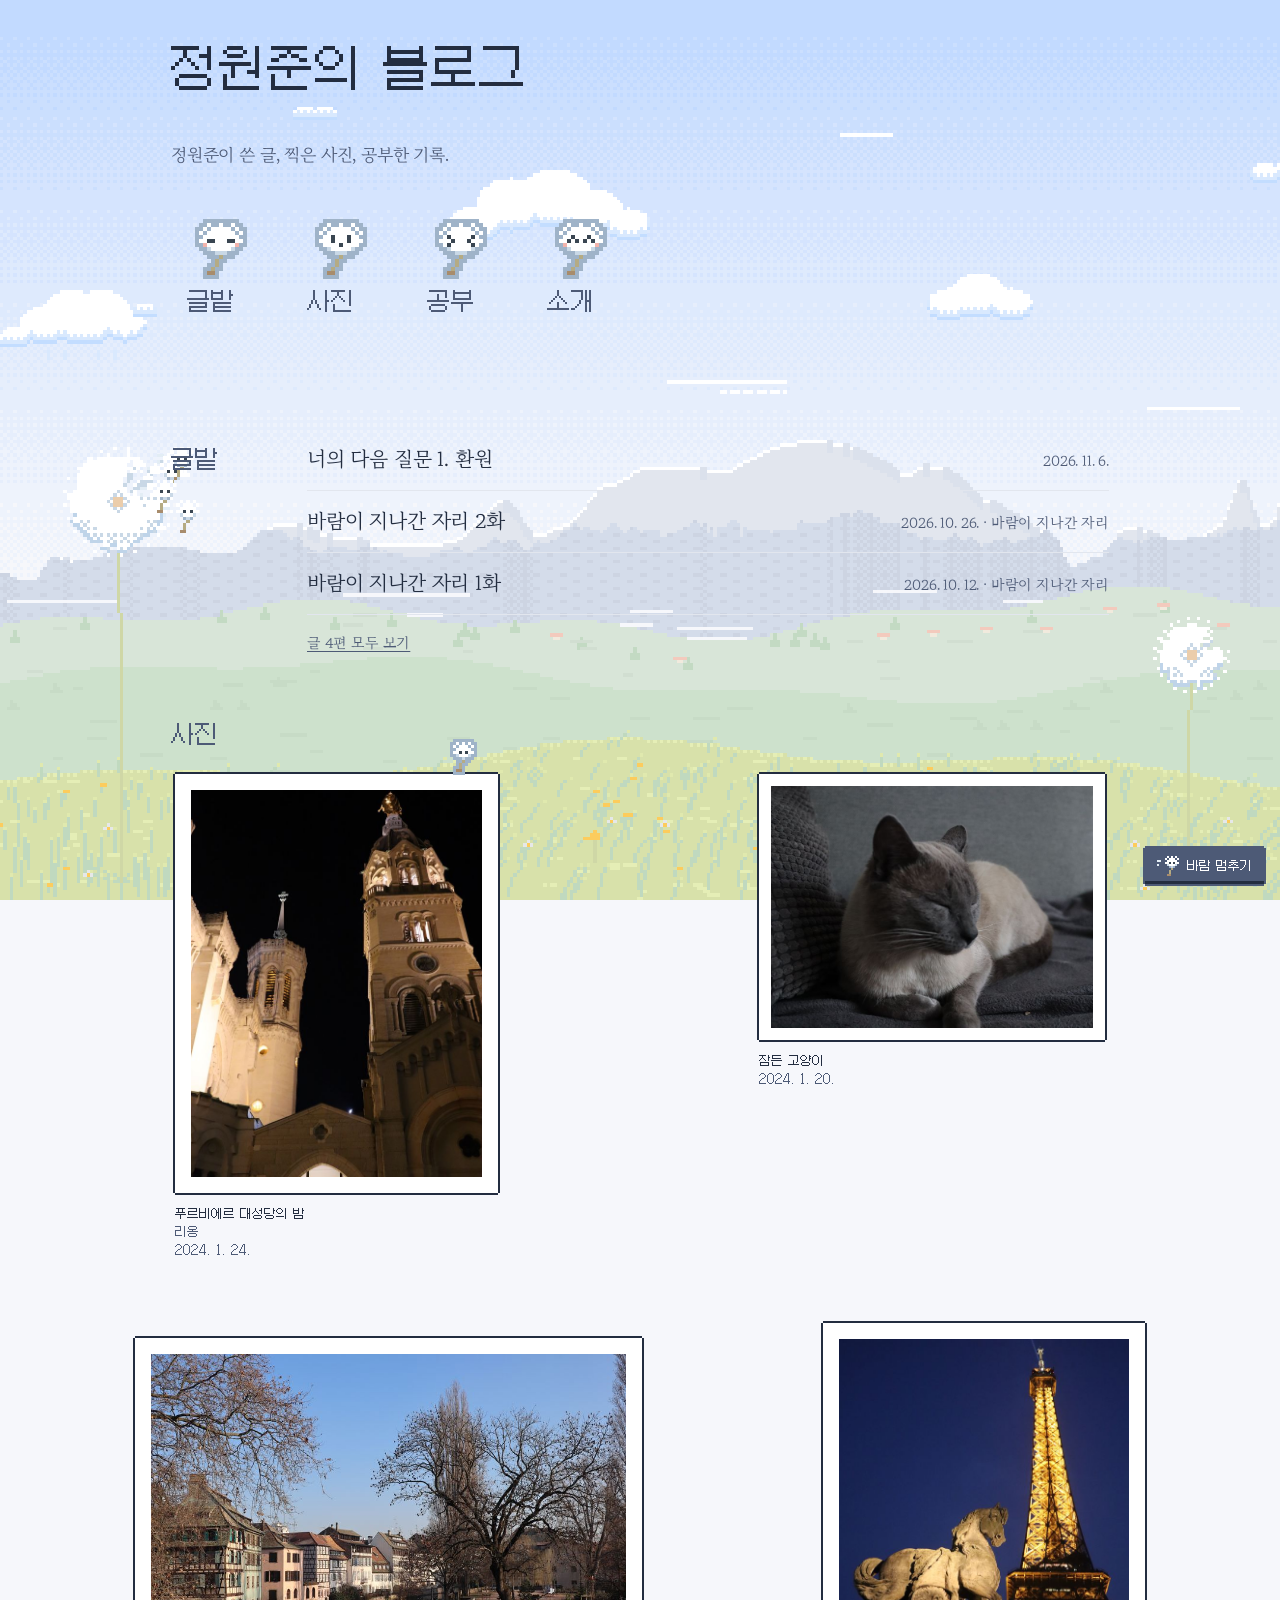
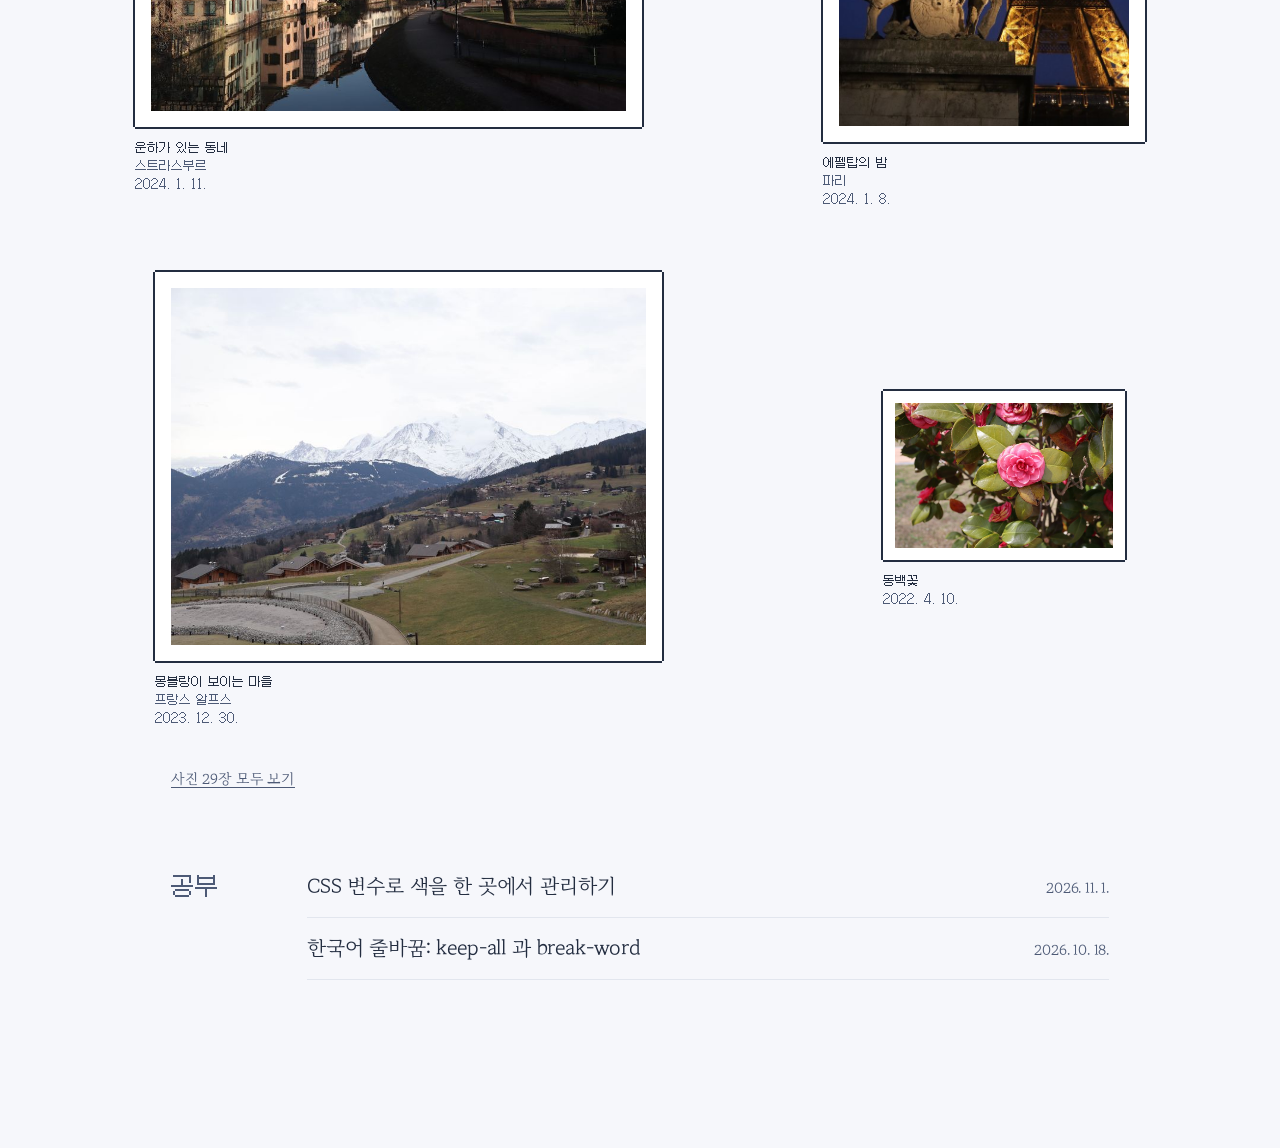
==== commit 1c916ce6: "「너의 다음 질문」 1화 올리기와 연재 글 표시 - 조판본 1장을 1화로 올린다(정원준 확인한 오타 세 군데만 고침) - 연재 글 머리: 작품명, 첫머리 한 줄, 번호·제목·부제 " ====
--- a/index.html
+++ b/index.html
@@ -182,10 +182,14 @@
       <article id="post" hidden>
         <!-- 글밭 책갈피: 읽은 만큼 여백의 씨앗 요정이 아래로 내려온다(style.css). -->
         <svg class="bookmark" viewBox="0 0 11 10" aria-hidden="true" focusable="false"><use href="#seed-s-dot"/></svg>
+        <!-- 연재 글이면 작품명과 첫머리 한 줄이 제목 위에 온다(조판본의 순서). -->
+        <p class="post-series" hidden></p>
+        <p class="post-lead" hidden></p>
         <h2 class="post-title" tabindex="-1"></h2>
         <p class="meta post-meta"></p>
         <div class="post-media"></div>
         <div class="post-body"></div>
+        <p class="post-after" hidden></p>
         <p class="post-back"><a href="#writing">목록으로</a></p>
       </article>
 
--- a/style.css
+++ b/style.css
@@ -498,6 +498,62 @@
 
 .post-body p {
   margin: 0 0 var(--space-5);
+}
+
+/* 연재 글의 머리: 작품명 → 첫머리 한 줄 → 번호 / 제목 / 부제.
+   근거: 「너의 다음 질문」 조판본(originals/소설 목록.zip)의 제목 짜임.
+   번호·한글 제목·영문 부제를 세 줄로 쌓고, 영문은 한 단계 옅게 둔다. */
+.post-series {
+  font-family: var(--font-display);
+  font-size: var(--pixel-m);
+  line-height: 1.25;
+  letter-spacing: 0;
+  margin: 0 0 var(--space-3);
+}
+.post-lead {
+  color: var(--ink-2);
+  margin: 0 0 var(--space-8);
+}
+.post-title .ep-no,
+.post-title .ep-name,
+.post-title .ep-sub { display: block; }
+.post-title .ep-sub {
+  margin-top: var(--space-2);
+  font-size: var(--pixel-s);
+  color: var(--ink-3);
+}
+
+/* 본문의 목소리. 근거: 조판본이 서술·사람의 대화·기계의 대화·화면 속 문구를
+   서로 다른 글꼴과 회색으로 나눈 것. 이 사이트의 두 서체 안에서 옮긴다.
+   - 대화 줄은 서술과 같은 서체로 한 칸 들여 쓰고, 기계의 대화만 한 단계 옅게.
+   - 화면 속 문구는 픽셀 서체로 작게. 이 사이트에서 도트는 기계와 요정의 언어다. */
+.post-body .voice-user,
+.post-body .voice-ai { padding-left: var(--space-4); }
+.post-body .voice-ai { color: var(--ink-2); }
+.post-body .voice-screen {
+  font-family: var(--font-display);
+  font-size: var(--pixel-s);
+  line-height: 1.5;
+  letter-spacing: 0;
+  color: var(--ink-3);
+}
+/* 여러 줄짜리 화면 문구(이전 대화 요약)는 회색 상자에 담는다.
+   본문의 "그 겨울이 있어야 할 자리에는 회색 상자 하나가 있었다." 그대로다. */
+.post-body .voice-screen:has(br) {
+  padding: var(--space-3) var(--space-4);
+  background: var(--rule);
+  box-shadow:
+    0 calc(var(--frame-line) * -1) 0 var(--rule),
+    0 var(--frame-line) 0 var(--rule),
+    calc(var(--frame-line) * -1) 0 0 var(--rule),
+    var(--frame-line) 0 0 var(--rule);
+}
+
+/* 화 끝 안내. 예: "2화는 다듬는 중입니다." */
+.post-after {
+  color: var(--ink-2);
+  font-size: var(--text-s);
+  margin: var(--space-7) 0 0;
 }
 
 .post-back {
